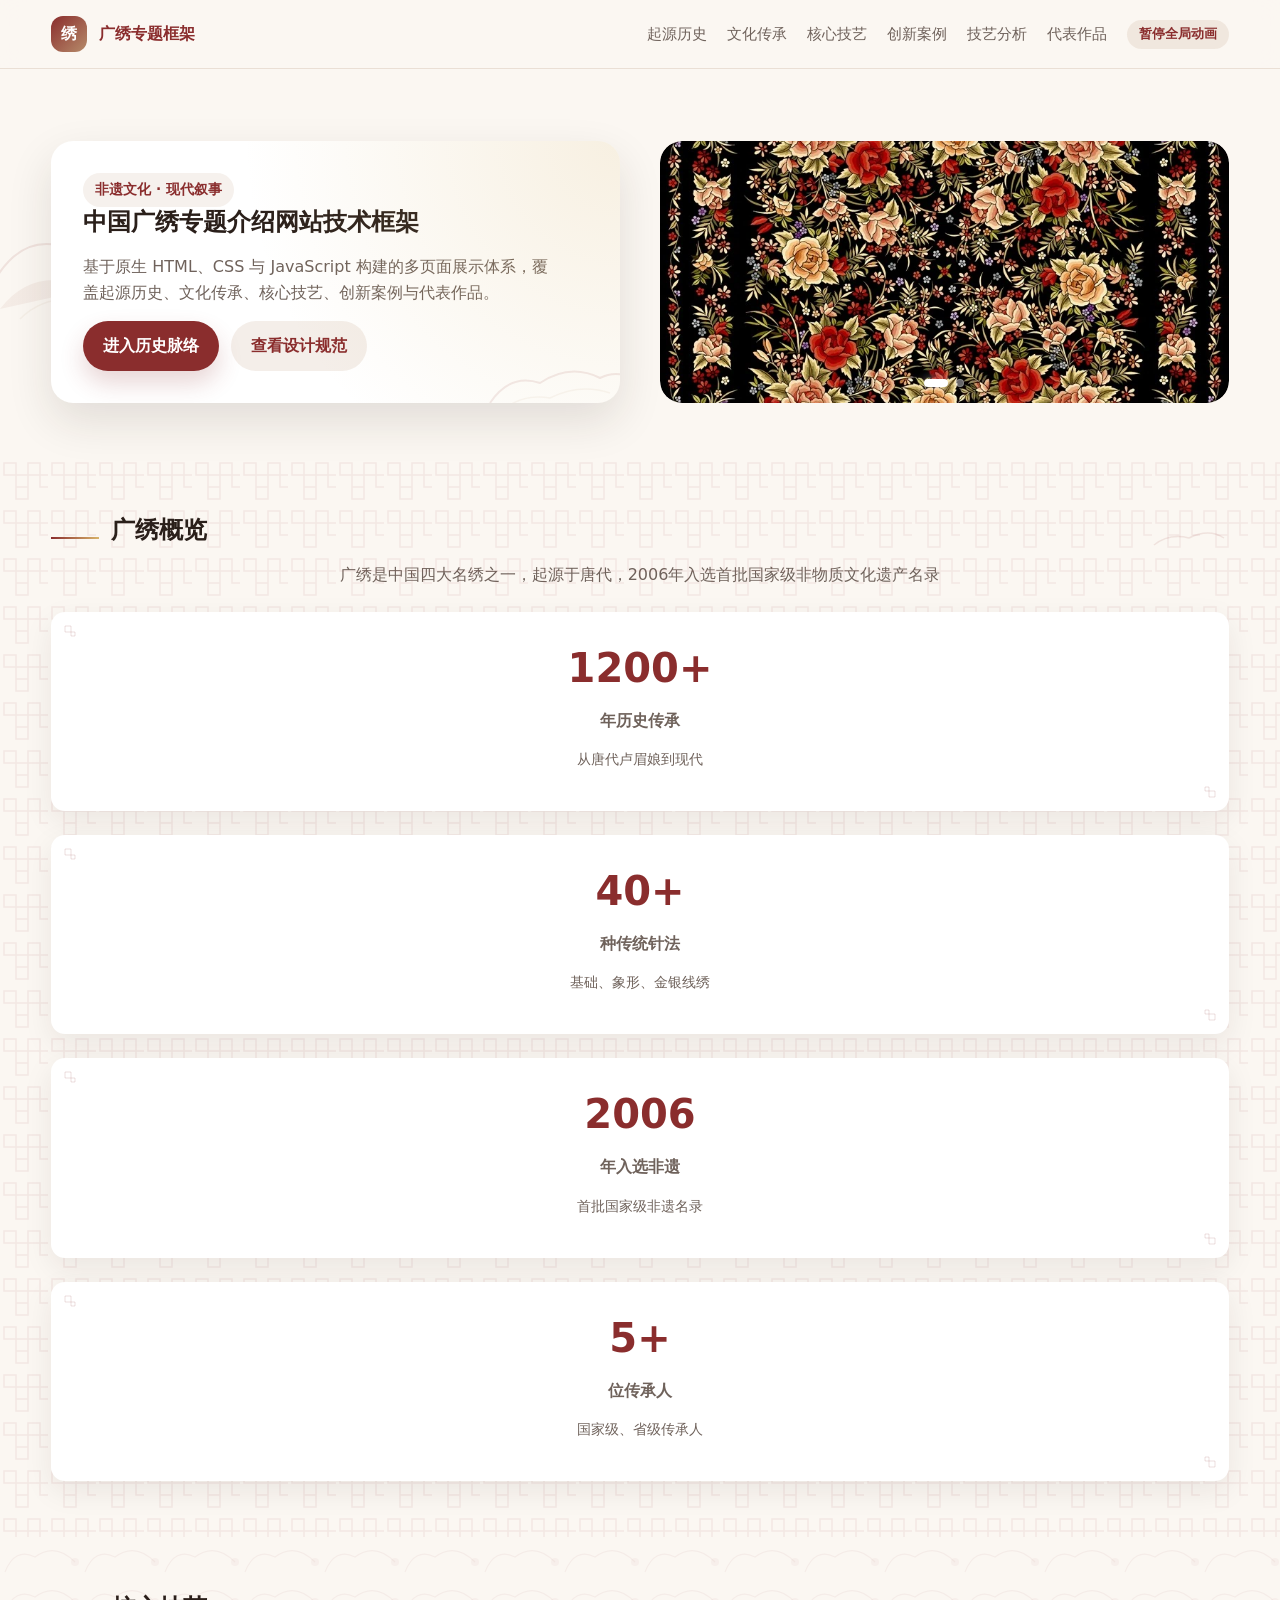
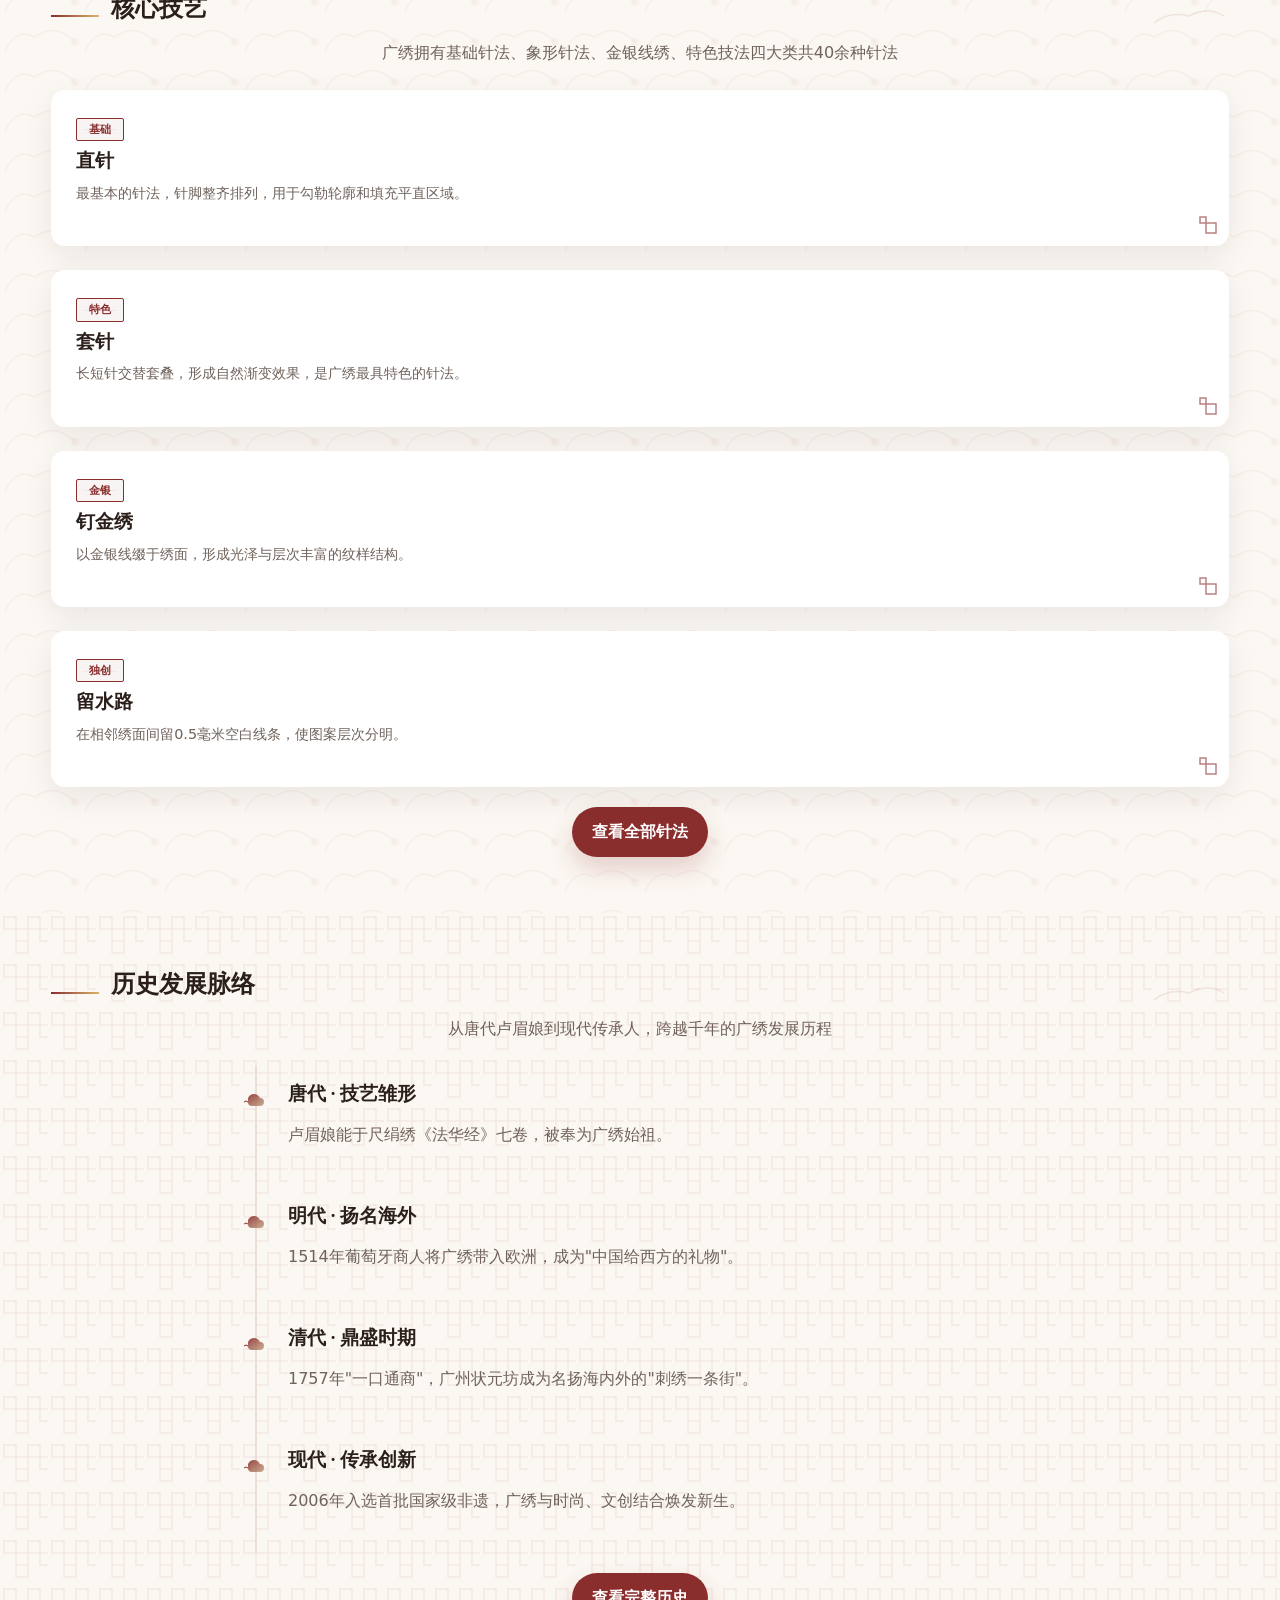
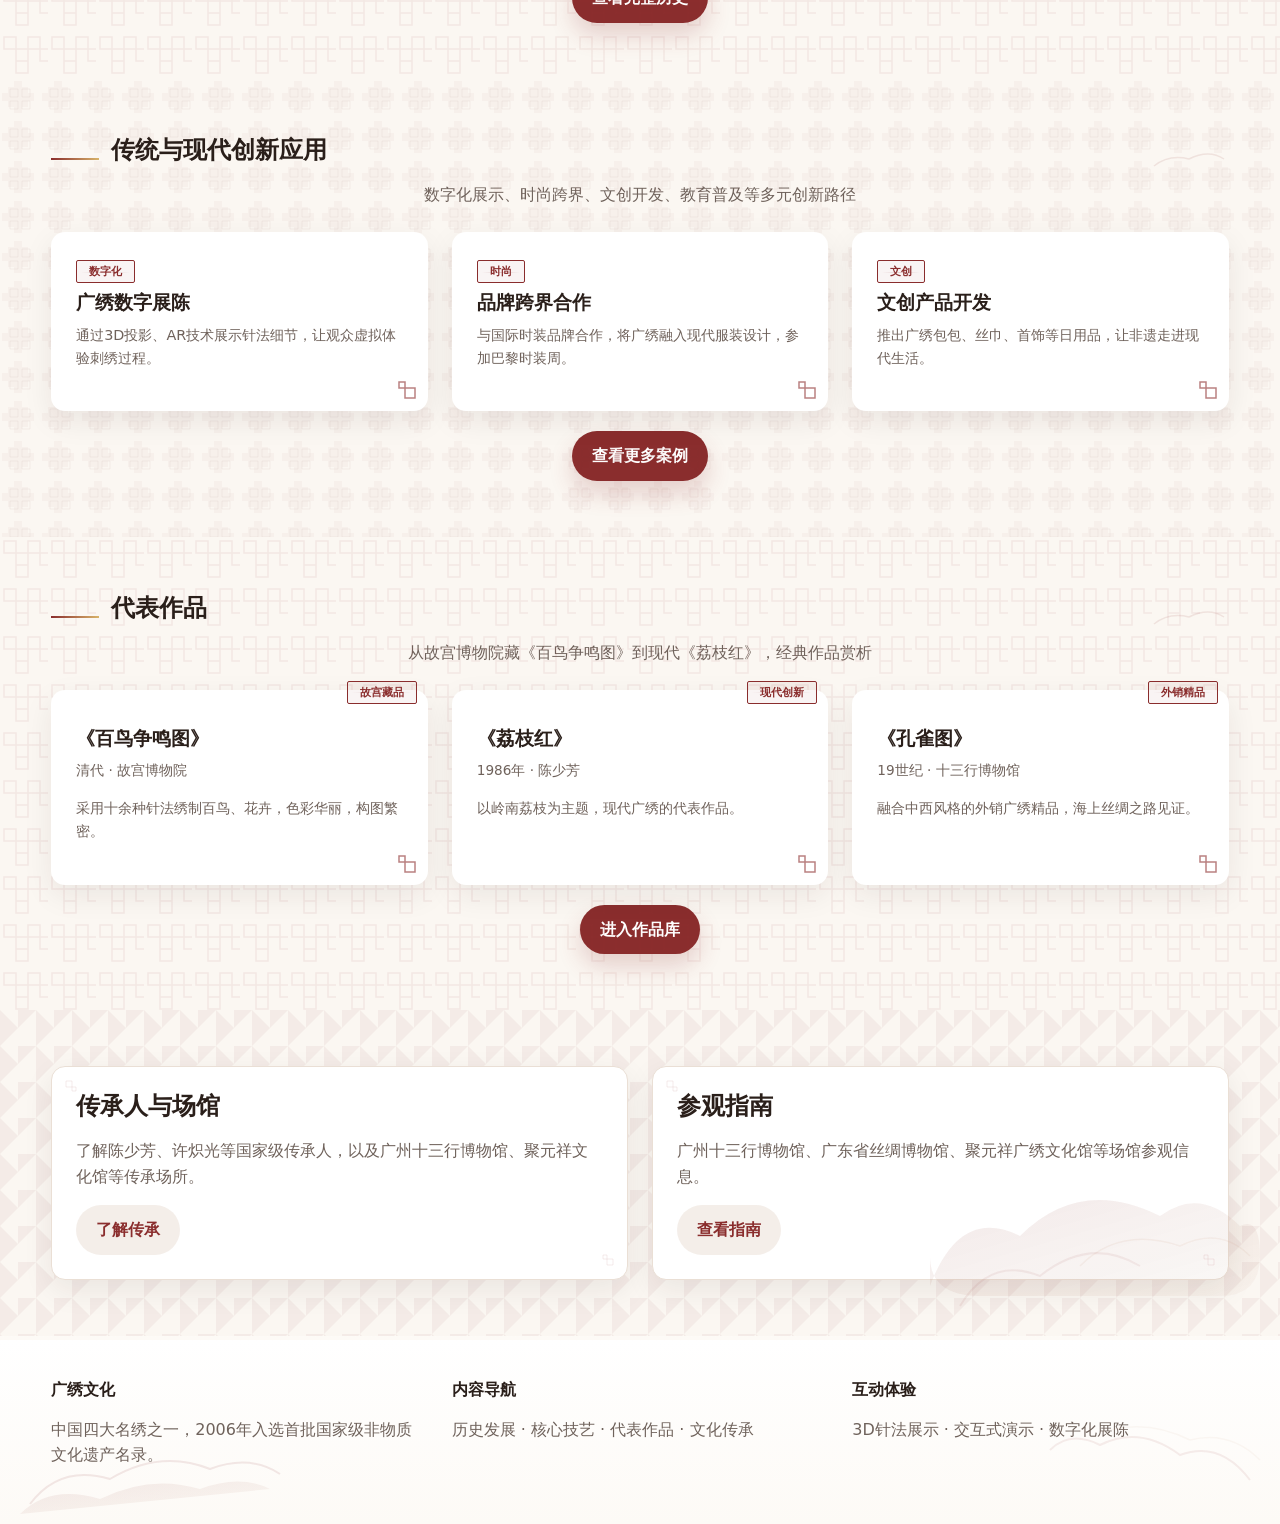
==== frontend/index.html @ 19fbbcea "Initial commit" ====
<!DOCTYPE html>
<html lang="zh-CN">
<head>
  <meta charset="UTF-8" />
  <meta name="viewport" content="width=device-width, initial-scale=1.0" />
  <title>广绣文化专题 · 技术框架示范</title>
  <link rel="preload" href="assets/img/hero-embroidery.svg" as="image" />
  <link rel="stylesheet" href="assets/css/base.css" />
  <link rel="stylesheet" href="assets/css/layout.css" />
  <link rel="stylesheet" href="assets/css/components.css" />
  <link rel="stylesheet" href="assets/css/animations.css" />
  <link rel="stylesheet" href="assets/css/pages.css" />
</head>
<body>
  <header>
    <div class="container navbar">
      <a class="brand" href="index.html" data-transition>
        <span class="brand-mark">绣</span>
        <span>广绣专题框架</span>
      </a>
      <nav class="nav-links" data-nav-menu>
        <a href="pages/history.html" data-transition>起源历史</a>
        <a href="pages/culture.html" data-transition>文化传承</a>
        <a href="pages/techniques.html" data-transition>核心技艺</a>
        <a href="pages/cases.html" data-transition>创新案例</a>
        <a href="pages/analysis.html" data-transition>技艺分析</a>
        <a href="pages/works.html" data-transition>代表作品</a>
        <button class="btn btn-secondary" style="font-size: 0.8rem; padding: 6px 12px;" data-animation-control>暂停全局动画</button>
      </nav>
      <button class="nav-toggle" aria-label="打开导航" data-nav-toggle>
        <span></span>
        <span></span>
        <span></span>
      </button>
    </div>
  </header>

  <main class="cloud-bg">
    <section class="hero container">
      <div class="hero-card" data-reveal>
        <span class="badge">非遗文化 · 现代叙事</span>
        <h1>中国广绣专题介绍网站技术框架</h1>
        <p class="hero-subtext">
          基于原生 HTML、CSS 与 JavaScript 构建的多页面展示体系，覆盖起源历史、文化传承、核心技艺、创新案例与代表作品。
        </p>
        <div style="display:flex; gap: 12px; flex-wrap: wrap;">
          <a class="btn btn-primary" href="pages/history.html" data-transition>进入历史脉络</a>
          <a class="btn btn-secondary" href="pages/design-system.html" data-transition>查看设计规范</a>
        </div>
      </div>
      <div class="hero-visual" data-reveal>
        <div class="hero-carousel" data-hero-carousel>
          <div class="carousel-track">
            <img src="assets/img/广锈01.webp" alt="广绣作品01" class="carousel-item active" />
            <img src="assets/img/广锈02.webp" alt="广绣作品02" class="carousel-item" />
          </div>
          <div class="carousel-dots">
            <span class="dot active"></span>
            <span class="dot"></span>
          </div>
        </div>
      </div>
    </section>

    <section class="section pattern-bg">
      <div class="container">
        <div class="section-title">
          <h2>广绣概览</h2>
        </div>
        <p style="text-align: center; margin-bottom: var(--space-6); color: var(--color-muted);">
          广绣是中国四大名绣之一，起源于唐代，2006年入选首批国家级非物质文化遗产名录
        </p>
        <div class="grid grid-4" data-reveal>
          <div class="content-panel" style="text-align: center;">
            <div style="font-size: 2.5rem; font-weight: bold; color: var(--color-primary); margin-bottom: var(--space-2);">1200+</div>
            <p style="font-weight: 600;">年历史传承</p>
            <p style="font-size: 0.85rem; color: var(--color-muted);">从唐代卢眉娘到现代</p>
          </div>
          <div class="content-panel" style="text-align: center;">
            <div style="font-size: 2.5rem; font-weight: bold; color: var(--color-primary); margin-bottom: var(--space-2);">40+</div>
            <p style="font-weight: 600;">种传统针法</p>
            <p style="font-size: 0.85rem; color: var(--color-muted);">基础、象形、金银线绣</p>
          </div>
          <div class="content-panel" style="text-align: center;">
            <div style="font-size: 2.5rem; font-weight: bold; color: var(--color-primary); margin-bottom: var(--space-2);">2006</div>
            <p style="font-weight: 600;">年入选非遗</p>
            <p style="font-size: 0.85rem; color: var(--color-muted);">首批国家级非遗名录</p>
          </div>
          <div class="content-panel" style="text-align: center;">
            <div style="font-size: 2.5rem; font-weight: bold; color: var(--color-primary); margin-bottom: var(--space-2);">5+</div>
            <p style="font-weight: 600;">位传承人</p>
            <p style="font-size: 0.85rem; color: var(--color-muted);">国家级、省级传承人</p>
          </div>
        </div>
      </div>
    </section>

    <section class="section ruyi-pattern-bg">
      <div class="container">
        <div class="section-title">
          <h2>核心技艺</h2>
        </div>
        <p style="text-align: center; margin-bottom: var(--space-6); color: var(--color-muted);">
          广绣拥有基础针法、象形针法、金银线绣、特色技法四大类共40余种针法
        </p>
        <div class="grid grid-4" data-reveal>
          <article class="card traditional-border">
            <span class="seal-tag" style="margin-bottom: 8px; font-size: 0.7rem;">基础</span>
            <h3 class="card-title">直针</h3>
            <p style="font-size: 0.9rem;">最基本的针法，针脚整齐排列，用于勾勒轮廓和填充平直区域。</p>
          </article>
          <article class="card traditional-border">
            <span class="seal-tag" style="margin-bottom: 8px; font-size: 0.7rem;">特色</span>
            <h3 class="card-title">套针</h3>
            <p style="font-size: 0.9rem;">长短针交替套叠，形成自然渐变效果，是广绣最具特色的针法。</p>
          </article>
          <article class="card traditional-border">
            <span class="seal-tag" style="margin-bottom: 8px; font-size: 0.7rem;">金银</span>
            <h3 class="card-title">钉金绣</h3>
            <p style="font-size: 0.9rem;">以金银线缀于绣面，形成光泽与层次丰富的纹样结构。</p>
          </article>
          <article class="card traditional-border">
            <span class="seal-tag" style="margin-bottom: 8px; font-size: 0.7rem;">独创</span>
            <h3 class="card-title">留水路</h3>
            <p style="font-size: 0.9rem;">在相邻绣面间留0.5毫米空白线条，使图案层次分明。</p>
          </article>
        </div>
        <div style="text-align: center; margin-top: var(--space-5);">
          <a class="btn btn-primary" href="pages/techniques.html" data-transition>查看全部针法</a>
        </div>
      </div>
    </section>

    <section class="section pattern-bg">
      <div class="container">
        <div class="section-title">
          <h2>历史发展脉络</h2>
        </div>
        <p style="text-align: center; margin-bottom: var(--space-6); color: var(--color-muted);">
          从唐代卢眉娘到现代传承人，跨越千年的广绣发展历程
        </p>
        <div class="timeline" data-reveal style="max-width: 800px; margin: 0 auto;">
          <div class="timeline-item">
            <h3>唐代 · 技艺雏形</h3>
            <p>卢眉娘能于尺绢绣《法华经》七卷，被奉为广绣始祖。</p>
          </div>
          <div class="timeline-item">
            <h3>明代 · 扬名海外</h3>
            <p>1514年葡萄牙商人将广绣带入欧洲，成为"中国给西方的礼物"。</p>
          </div>
          <div class="timeline-item">
            <h3>清代 · 鼎盛时期</h3>
            <p>1757年"一口通商"，广州状元坊成为名扬海内外的"刺绣一条街"。</p>
          </div>
          <div class="timeline-item">
            <h3>现代 · 传承创新</h3>
            <p>2006年入选首批国家级非遗，广绣与时尚、文创结合焕发新生。</p>
          </div>
        </div>
        <div style="text-align: center; margin-top: var(--space-5);">
          <a class="btn btn-primary" href="pages/history.html" data-transition>查看完整历史</a>
        </div>
      </div>
    </section>

    <section class="section wan-pattern-bg">
      <div class="container">
        <div class="section-title">
          <h2>传统与现代创新应用</h2>
        </div>
        <p style="text-align: center; margin-bottom: var(--space-6); color: var(--color-muted);">
          数字化展示、时尚跨界、文创开发、教育普及等多元创新路径
        </p>
        <div class="grid grid-3" data-reveal>
          <article class="card traditional-border">
            <span class="seal-tag" style="margin-bottom: 8px; font-size: 0.7rem;">数字化</span>
            <h3 class="card-title">广绣数字展陈</h3>
            <p style="font-size: 0.9rem;">通过3D投影、AR技术展示针法细节，让观众虚拟体验刺绣过程。</p>
          </article>
          <article class="card traditional-border">
            <span class="seal-tag" style="margin-bottom: 8px; font-size: 0.7rem;">时尚</span>
            <h3 class="card-title">品牌跨界合作</h3>
            <p style="font-size: 0.9rem;">与国际时装品牌合作，将广绣融入现代服装设计，参加巴黎时装周。</p>
          </article>
          <article class="card traditional-border">
            <span class="seal-tag" style="margin-bottom: 8px; font-size: 0.7rem;">文创</span>
            <h3 class="card-title">文创产品开发</h3>
            <p style="font-size: 0.9rem;">推出广绣包包、丝巾、首饰等日用品，让非遗走进现代生活。</p>
          </article>
        </div>
        <div style="text-align: center; margin-top: var(--space-5);">
          <a class="btn btn-primary" href="pages/cases.html" data-transition>查看更多案例</a>
        </div>
      </div>
    </section>

    <section class="section pattern-bg">
      <div class="container">
        <div class="section-title">
          <h2>代表作品</h2>
        </div>
        <p style="text-align: center; margin-bottom: var(--space-6); color: var(--color-muted);">
          从故宫博物院藏《百鸟争鸣图》到现代《荔枝红》，经典作品赏析
        </p>
        <div class="grid grid-3" data-reveal>
          <article class="card traditional-border">
            <span class="seal-tag" style="position: absolute; top: -10px; right: 10px; font-size: 0.7rem;">故宫藏品</span>
            <h3 class="card-title" style="margin-top: var(--space-3);">《百鸟争鸣图》</h3>
            <p style="font-size: 0.85rem; color: var(--color-muted);">清代 · 故宫博物院</p>
            <p style="font-size: 0.9rem; margin-top: var(--space-2);">采用十余种针法绣制百鸟、花卉，色彩华丽，构图繁密。</p>
          </article>
          <article class="card traditional-border">
            <span class="seal-tag" style="position: absolute; top: -10px; right: 10px; font-size: 0.7rem;">现代创新</span>
            <h3 class="card-title" style="margin-top: var(--space-3);">《荔枝红》</h3>
            <p style="font-size: 0.85rem; color: var(--color-muted);">1986年 · 陈少芳</p>
            <p style="font-size: 0.9rem; margin-top: var(--space-2);">以岭南荔枝为主题，现代广绣的代表作品。</p>
          </article>
          <article class="card traditional-border">
            <span class="seal-tag" style="position: absolute; top: -10px; right: 10px; font-size: 0.7rem;">外销精品</span>
            <h3 class="card-title" style="margin-top: var(--space-3);">《孔雀图》</h3>
            <p style="font-size: 0.85rem; color: var(--color-muted);">19世纪 · 十三行博物馆</p>
            <p style="font-size: 0.9rem; margin-top: var(--space-2);">融合中西风格的外销广绣精品，海上丝绸之路见证。</p>
          </article>
        </div>
        <div style="text-align: center; margin-top: var(--space-5);">
          <a class="btn btn-primary" href="pages/works.html" data-transition>进入作品库</a>
        </div>
      </div>
    </section>

    <section class="section thunder-pattern-bg">
      <div class="container grid grid-2">
        <div class="content-panel traditional-border" data-reveal>
          <h2>传承人与场馆</h2>
          <p>了解陈少芳、许炽光等国家级传承人，以及广州十三行博物馆、聚元祥文化馆等传承场所。</p>
          <a class="btn btn-secondary" href="pages/culture.html" data-transition>了解传承</a>
        </div>
        <div class="content-panel traditional-border" data-reveal>
          <h2>参观指南</h2>
          <p>广州十三行博物馆、广东省丝绸博物馆、聚元祥广绣文化馆等场馆参观信息。</p>
          <a class="btn btn-secondary" href="pages/culture.html" data-transition>查看指南</a>
        </div>
      </div>
    </section>
  </main>

  <footer class="footer">
    <div class="container footer-grid">
      <div>
        <h4>广绣文化</h4>
        <p>中国四大名绣之一，2006年入选首批国家级非物质文化遗产名录。</p>
      </div>
      <div>
        <h4>内容导航</h4>
        <p><a href="pages/history.html">历史发展</a> · <a href="pages/techniques.html">核心技艺</a> · <a href="pages/works.html">代表作品</a> · <a href="pages/culture.html">文化传承</a></p>
      </div>
      <div>
        <h4>互动体验</h4>
        <p>3D针法展示 · 交互式演示 · 数字化展陈</p>
      </div>
    </div>
  </footer>

  <script type="module" src="assets/js/app.js"></script>
</body>
</html>
---- frontend/assets/css/base.css ----
:root {
  --color-primary: #8a2d2d;
  --color-primary-dark: #6e1f1f;
  --color-secondary: #b68b6a;
  --color-accent: #d8b36a;
  --color-ink: #2a1f1a;
  --color-muted: #6f625b;
  --color-bg: #fbf7f2;
  --color-surface: #ffffff;
  --color-line: #eadfd5;
  --shadow-soft: 0 10px 30px rgba(42, 31, 26, 0.08);
  --shadow-card: 0 18px 45px rgba(42, 31, 26, 0.12);
  --radius-sm: 8px;
  --radius-md: 14px;
  --radius-lg: 22px;
  --space-1: 4px;
  --space-2: 8px;
  --space-3: 12px;
  --space-4: 16px;
  --space-5: 20px;
  --space-6: 24px;
  --space-7: 32px;
  --space-8: 40px;
  --space-9: 56px;
  --space-10: 72px;
  --font-serif: "Noto Serif SC", "Songti SC", "STSong", "SimSun", serif;
  --font-sans: "Noto Sans SC", "PingFang SC", "Microsoft YaHei", system-ui, sans-serif;
  --font-mono: "JetBrains Mono", "SFMono-Regular", Menlo, Monaco, Consolas, monospace;
  --transition-fast: 160ms ease;
  --transition-base: 300ms ease;
  --transition-slow: 600ms ease;
}

* {
  box-sizing: border-box;
}

html {
  font-size: 16px;
  scroll-behavior: smooth;
  background: var(--color-bg);
  color: var(--color-ink);
}

body {
  margin: 0;
  font-family: var(--font-sans);
  line-height: 1.6;
  background: var(--color-bg);
  position: relative;
  min-height: 100vh;
}

/* 全局传统美学背景装饰 - 祥云底纹 */
body::before {
  content: "";
  position: fixed;
  inset: 0;
  background-image: url("data:image/svg+xml,%3Csvg width='60' height='60' viewBox='0 0 60 60' xmlns='http://www.w3.org/2000/svg'%3E%3Cdefs%3E%3Cpath id='cloud' d='M10 45 Q 20 25, 35 32 Q 50 18, 55 35 Q 60 30, 60 42 Q 60 55, 50 55 L 20 55 Q 5 55, 5 42 Q 5 35, 10 30' fill='none'/%3E%3C/defs%3E%3Cuse href='%23cloud' stroke='%238a2d2d' stroke-width='0.8' stroke-opacity='0.04'/%3E%3Cuse href='%23cloud' x='30' y='30' stroke='%238a2d2d' stroke-width='0.6' stroke-opacity='0.03'/%3E%3C/svg%3E");
  pointer-events: none;
  z-index: -2;
}

body::after {
  content: "";
  position: fixed;
  inset: 0;
  background: 
    radial-gradient(ellipse 80% 50% at 20% 40%, rgba(138, 45, 45, 0.03) 0%, transparent 50%),
    radial-gradient(ellipse 60% 40% at 80% 60%, rgba(182, 139, 106, 0.04) 0%, transparent 50%);
  pointer-events: none;
  z-index: -1;
}

img {
  max-width: 100%;
  display: block;
}

a {
  color: inherit;
  text-decoration: none;
}

button {
  font-family: inherit;
}

main {
  display: block;
}

h1,
h2,
h3,
h4 {
  font-family: var(--font-serif);
  margin: 0 0 var(--space-4);
  line-height: 1.3;
}

p {
  margin: 0 0 var(--space-4);
  color: var(--color-muted);
}

ul {
  padding-left: var(--space-5);
}

.container {
  width: min(1200px, 92vw);
  margin: 0 auto;
}

.section {
  padding: var(--space-9) 0;
}

.section-title {
  display: flex;
  align-items: center;
  gap: var(--space-3);
  position: relative;
}

.section-title::before {
  content: "";
  width: 48px;
  height: 2px;
  background: linear-gradient(90deg, var(--color-primary), var(--color-accent));
}

/* section标题祥云装饰 */
.section-title::after {
  content: "";
  position: absolute;
  right: 0;
  width: 80px;
  height: 30px;
  background-image: url("data:image/svg+xml,%3Csvg viewBox='0 0 80 30' xmlns='http://www.w3.org/2000/svg'%3E%3Cpath d='M5 22 Q 20 10, 40 15 Q 60 5, 75 15' fill='none' stroke='%238a2d2d' stroke-width='1.5' stroke-opacity='0.1'/%3E%3C/svg%3E");
  background-repeat: no-repeat;
  background-size: contain;
  pointer-events: none;
}

/* 传统美学装饰组件 */
.traditional-border {
  position: relative;
  border: 1px solid var(--color-line);
  padding: var(--space-6);
  background: var(--color-surface);
}

/* 四角回纹装饰 - 增强版 */
.traditional-border::before,
.traditional-border::after {
  content: "";
  position: absolute;
  width: 32px;
  height: 32px;
  pointer-events: none;
  background-repeat: no-repeat;
  background-size: contain;
}

.traditional-border::before {
  top: 8px;
  left: 8px;
  background-image: url("data:image/svg+xml,%3Csvg viewBox='0 0 32 32' xmlns='http://www.w3.org/2000/svg'%3E%3Cpath d='M4 4h10v10H4zm10 10h6v6h-6z' fill='none' stroke='%238a2d2d' stroke-width='1.5'/%3E%3C/svg%3E");
  opacity: 0.6;
}

.traditional-border::after {
  bottom: 8px;
  right: 8px;
  background-image: url("data:image/svg+xml,%3Csvg viewBox='0 0 32 32' xmlns='http://www.w3.org/2000/svg'%3E%3Cpath d='M28 28h-10v-10h10zm-10-10h-6v-6h6z' fill='none' stroke='%238a2d2d' stroke-width='1.5'/%3E%3C/svg%3E");
  opacity: 0.6;
}

/* 额外四角装饰 */
.traditional-border .corner-decoration {
  position: absolute;
  width: 32px;
  height: 32px;
  pointer-events: none;
  background-repeat: no-repeat;
  background-size: contain;
}

.traditional-border .corner-decoration.top-right {
  top: 8px;
  right: 8px;
  background-image: url("data:image/svg+xml,%3Csvg viewBox='0 0 32 32' xmlns='http://www.w3.org/2000/svg'%3E%3Cpath d='M28 4h-10v10h10zm-10 10h-6v6h6z' fill='none' stroke='%238a2d2d' stroke-width='1.5'/%3E%3C/svg%3E");
  opacity: 0.6;
}

.traditional-border .corner-decoration.bottom-left {
  bottom: 8px;
  left: 8px;
  background-image: url("data:image/svg+xml,%3Csvg viewBox='0 0 32 32' xmlns='http://www.w3.org/2000/svg'%3E%3Cpath d='M4 28h10v-10H4zm10-10h6v-6h-6z' fill='none' stroke='%238a2d2d' stroke-width='1.5'/%3E%3C/svg%3E");
  opacity: 0.6;
}

/* 传统印章样式 */
.seal-tag {
  display: inline-block;
  padding: 4px 12px;
  border: 1.5px solid var(--color-primary);
  color: var(--color-primary);
  font-family: var(--font-serif);
  font-weight: bold;
  position: relative;
  background: rgba(138, 45, 45, 0.05);
  border-radius: 2px;
  font-size: 0.85rem;
  line-height: 1.2;
}

.seal-tag::before {
  inset: 3px;
  border: 1px solid var(--color-primary);
  opacity: 0.4;
  border-radius: 1px;
}

.seal-tag::after {
  content: "";
  position: absolute;
  top: 50%;
  left: 4px;
  right: 4px;
  height: 1px;
  background: linear-gradient(90deg, transparent, var(--color-primary), transparent);
  opacity: 0.2;
}

/* 祥云纹装饰 - 增强版 */
.cloud-pattern {
  position: relative;
}

.cloud-pattern::before {
  content: "";
  position: absolute;
  top: -20px;
  right: -20px;
  width: 120px;
  height: 70px;
  background-image: url("data:image/svg+xml,%3Csvg viewBox='0 0 120 70' xmlns='http://www.w3.org/2000/svg'%3E%3Cdefs%3E%3ClinearGradient id='cloudGradSmall' x1='0%25' y1='0%25' x2='100%25' y2='100%25'%3E%3Cstop offset='0%25' style='stop-color:%238a2d2d;stop-opacity:0.15'/%3E%3Cstop offset='100%25' style='stop-color:%23b68b6a;stop-opacity:0.08'/%3E%3C/linearGradient%3E%3C/defs%3E%3Cpath d='M10 55 Q 30 20, 60 32 Q 85 12, 105 32 Q 115 28, 115 45 Q 115 60, 100 60 L 30 60 Q 10 60, 10 45 Q 10 35, 10 25' fill='url(%23cloudGradSmall)'/%3E%3Cpath d='M25 50 Q 40 30, 65 38 Q 85 25, 100 38' fill='none' stroke='%238a2d2d' stroke-width='1.5' stroke-opacity='0.15'/%3E%3C/svg%3E");
  background-size: contain;
  background-repeat: no-repeat;
  pointer-events: none;
}

/* 祥云角装饰 */
.cloud-corner {
  position: relative;
}

.cloud-corner::before {
  content: "";
  position: absolute;
  bottom: -10px;
  left: -10px;
  width: 80px;
  height: 50px;
  background-image: url("data:image/svg+xml,%3Csvg viewBox='0 0 80 50' xmlns='http://www.w3.org/2000/svg'%3E%3Cpath d='M5 40 Q 20 20, 40 28 Q 60 15, 70 28' fill='none' stroke='%238a2d2d' stroke-width='2' stroke-opacity='0.1'/%3E%3Cpath d='M15 45 Q 30 30, 50 35' fill='none' stroke='%23b68b6a' stroke-width='1.5' stroke-opacity='0.08'/%3E%3C/svg%3E");
  background-size: contain;
  background-repeat: no-repeat;
  pointer-events: none;
  transform: scaleX(-1);
}

/* 云雷纹边框 */
.thunder-pattern-border {
  border: 8px solid transparent;
  border-image: url("data:image/svg+xml,%3Csvg width='20' height='20' viewBox='0 0 20 20' xmlns='http://www.w3.org/2000/svg'%3E%3Cpath d='M0 0h10v10H0zm10 10h10v10H10z' fill='%238a2d2d' fill-opacity='0.15'/%3E%3C/svg%3E") 10 repeat;
}

/* 传统卷草纹装饰线 */
.scroll-pattern-line {
  position: relative;
  padding-bottom: var(--space-4);
}

.scroll-pattern-line::after {
  content: "";
  position: absolute;
  bottom: 0;
  left: 0;
  right: 0;
  height: 8px;
  background-image: url("data:image/svg+xml,%3Csvg width='40' height='8' viewBox='0 0 40 8' xmlns='http://www.w3.org/2000/svg'%3E%3Cpath d='M0 4 Q 5 0, 10 4 T 20 4 T 30 4 T 40 4' fill='none' stroke='%238a2d2d' stroke-width='1' stroke-opacity='0.2'/%3E%3C/svg%3E");
  background-repeat: repeat-x;
}

/* 如意纹装饰角 */
.ruyi-corner {
  position: relative;
}

.ruyi-corner::before {
  content: "";
  position: absolute;
  top: 0;
  left: 0;
  width: 30px;
  height: 30px;
  background-image: url("data:image/svg+xml,%3Csvg viewBox='0 0 30 30' xmlns='http://www.w3.org/2000/svg'%3E%3Cpath d='M5 25 Q 5 5, 25 5' fill='none' stroke='%238a2d2d' stroke-width='2' stroke-opacity='0.25'/%3E%3Ccircle cx='25' cy='5' r='3' fill='%238a2d2d' fill-opacity='0.2'/%3E%3C/svg%3E");
  background-size: contain;
  background-repeat: no-repeat;
}

.badge {
  display: inline-flex;
  align-items: center;
  gap: var(--space-2);
  padding: 6px 12px;
  border-radius: 999px;
  background: rgba(182, 139, 106, 0.12);
  color: var(--color-primary);
  font-weight: 600;
  font-size: 0.85rem;
}

.sr-only {
  position: absolute;
  width: 1px;
  height: 1px;
  padding: 0;
  margin: -1px;
  overflow: hidden;
  clip: rect(0, 0, 0, 0);
  border: 0;
}

@media (max-width: 1024px) {
  :root {
    --space-9: 48px;
    --space-10: 64px;
  }
}

@media (max-width: 768px) {
  html {
    font-size: 15px;
  }

  .section {
    padding: var(--space-8) 0;
  }
}
---- frontend/assets/css/layout.css ----
header {
  position: sticky;
  top: 0;
  z-index: 1000;
  backdrop-filter: blur(12px);
  background: rgba(251, 247, 242, 0.9);
  border-bottom: 1px solid var(--color-line);
}

.navbar {
  display: flex;
  align-items: center;
  justify-content: space-between;
  padding: var(--space-4) 0;
}

.brand {
  display: flex;
  align-items: center;
  gap: var(--space-3);
  font-weight: 700;
  color: var(--color-primary);
}

.brand-mark {
  width: 36px;
  height: 36px;
  border-radius: 12px;
  background: linear-gradient(135deg, var(--color-primary), var(--color-secondary));
  display: grid;
  place-items: center;
  color: #fff;
  font-weight: 700;
}

.nav-links {
  display: flex;
  align-items: center;
  gap: var(--space-5);
  font-size: 0.95rem;
}

.nav-links a {
  position: relative;
  padding: 4px 0;
  color: var(--color-muted);
  transition: color var(--transition-base);
}

.nav-links a::after {
  content: "";
  position: absolute;
  left: 0;
  bottom: -6px;
  width: 0;
  height: 2px;
  background: var(--color-primary);
  transition: width var(--transition-base);
}

.nav-links a:hover,
.nav-links a:focus {
  color: var(--color-primary);
}

.nav-links a:hover::after,
.nav-links a:focus::after {
  width: 100%;
}

.nav-toggle {
  display: none;
  background: none;
  border: none;
  width: 44px;
  height: 44px;
  border-radius: 12px;
  align-items: center;
  justify-content: center;
  cursor: pointer;
  transition: background var(--transition-fast);
}

.nav-toggle span {
  display: block;
  width: 22px;
  height: 2px;
  background: var(--color-primary);
  margin: 4px 0;
  transition: transform var(--transition-base);
}

.hero {
  padding: var(--space-10) 0 var(--space-9);
  display: grid;
  grid-template-columns: repeat(2, minmax(0, 1fr));
  gap: var(--space-8);
  align-items: stretch;
}

.hero-card {
  background: var(--color-surface);
  border-radius: var(--radius-lg);
  padding: var(--space-7);
  box-shadow: var(--shadow-card);
  position: relative;
  overflow: hidden;
}

.hero-card::after {
  content: "";
  position: absolute;
  inset: 0;
  background: radial-gradient(circle at top right, rgba(216, 179, 106, 0.2), transparent 60%);
  pointer-events: none;
}

/* 祥云装饰 */
.hero-card::before {
  content: "";
  position: absolute;
  bottom: -20px;
  right: -30px;
  width: 180px;
  height: 100px;
  background-image: url("data:image/svg+xml,%3Csvg viewBox='0 0 180 100' xmlns='http://www.w3.org/2000/svg'%3E%3Cpath d='M20 80 Q 40 50, 70 60 Q 100 40, 130 55 Q 150 45, 170 60' fill='none' stroke='%238a2d2d' stroke-width='2' stroke-opacity='0.1'/%3E%3Cpath d='M30 90 Q 50 70, 80 75 Q 110 60, 140 70' fill='none' stroke='%23b68b6a' stroke-width='1.5' stroke-opacity='0.08'/%3E%3C/svg%3E");
  background-repeat: no-repeat;
  background-size: contain;
  pointer-events: none;
  z-index: 0;
}

.hero-visual {
  position: relative;
  border-radius: var(--radius-lg);
  overflow: hidden;
  background: linear-gradient(145deg, rgba(138, 45, 45, 0.12), rgba(182, 139, 106, 0.2));
  height: 100%;
}

.hero-visual .carousel-item {
  width: 100%;
  height: 100%;
  position: absolute;
  top: 0;
  left: 0;
  object-fit: cover;
}

.grid {
  display: grid;
  gap: var(--space-6);
}

.grid-3 {
  grid-template-columns: repeat(3, minmax(0, 1fr));
}

.grid-2 {
  grid-template-columns: repeat(2, minmax(0, 1fr));
}

.timeline {
  position: relative;
}

.timeline::before {
  content: "";
  position: absolute;
  left: 15px;
  top: 0;
  width: 2px;
  height: 100%;
  background: var(--color-line);
}

.timeline-item {
  position: relative;
  padding: var(--space-4) 0 var(--space-6) 48px;
}

.timeline-item::before {
  content: "";
  position: absolute;
  left: 0;
  top: 20px;
  width: 32px;
  height: 24px;
  background-image: url("data:image/svg+xml,%3Csvg viewBox='0 0 32 24' xmlns='http://www.w3.org/2000/svg'%3E%3Cdefs%3E%3ClinearGradient id='cloudMarker' x1='0%25' y1='0%25' x2='100%25' y2='100%25'%3E%3Cstop offset='0%25' style='stop-color:%238a2d2d;stop-opacity:0.9'/%3E%3Cstop offset='100%25' style='stop-color:%23b68b6a;stop-opacity:0.7'/%3E%3C/linearGradient%3E%3C/defs%3E%3Cpath d='M8 12 Q 10 8, 14 8 Q 18 8, 20 12 Q 24 12, 24 16 Q 24 20, 20 20 L 12 20 Q 8 20, 8 16 Z' fill='url(%23cloudMarker)'/%3E%3Cpath d='M4 16 Q 6 14, 8 16' fill='none' stroke='%238a2d2d' stroke-width='1'/%3E%3C/svg%3E");
  background-size: contain;
  background-repeat: no-repeat;
  z-index: 1;
}

.footer {
  padding: var(--space-8) 0;
  border-top: 4px solid transparent;
  border-image: url("data:image/svg+xml,%3Csvg width='40' height='10' viewBox='0 0 40 10' xmlns='http://www.w3.org/2000/svg'%3E%3Cpath d='M0 5 Q 5 0, 10 5 T 20 5 T 30 5 T 40 5' fill='none' stroke='%23d8b36a' stroke-width='2'/%3E%3C/svg%3E") 30 repeat;
  background: linear-gradient(180deg, #fff 0%, #fdfaf6 100%);
  position: relative;
  overflow: hidden;
}

/* 祥云纹装饰 - 增强版 */
.footer::before {
  content: "";
  position: absolute;
  bottom: 0;
  left: 0;
  width: 300px;
  height: 150px;
  background-image: url("data:image/svg+xml,%3Csvg viewBox='0 0 300 150' xmlns='http://www.w3.org/2000/svg'%3E%3Cdefs%3E%3ClinearGradient id='footerCloud' x1='0%25' y1='0%25' x2='100%25' y2='100%25'%3E%3Cstop offset='0%25' style='stop-color:%238a2d2d;stop-opacity:0.1'/%3E%3Cstop offset='100%25' style='stop-color:%23b68b6a;stop-opacity:0.05'/%3E%3C/linearGradient%3E%3C/defs%3E%3Cpath d='M30 130 Q 60 90, 110 105 Q 160 75, 210 95 Q 250 80, 280 100' fill='none' stroke='%238a2d2d' stroke-width='2' stroke-opacity='0.1'/%3E%3Cpath d='M20 140 Q 50 110, 100 125 Q 150 100, 200 115 Q 240 100, 270 115' fill='url(%23footerCloud)'/%3E%3C/svg%3E");
  background-repeat: no-repeat;
  background-size: contain;
  pointer-events: none;
  z-index: 0;
}

.footer::after {
  content: "";
  position: absolute;
  top: 20px;
  right: 0;
  width: 250px;
  height: 140px;
  background-image: url("data:image/svg+xml,%3Csvg viewBox='0 0 250 140' xmlns='http://www.w3.org/2000/svg'%3E%3Cpath d='M220 120 Q 190 80, 150 95 Q 110 65, 70 85 Q 40 70, 20 90' fill='none' stroke='%238a2d2d' stroke-width='2' stroke-opacity='0.08'/%3E%3Cpath d='M230 100 Q 200 70, 160 80 Q 120 60, 80 70' fill='none' stroke='%23b68b6a' stroke-width='1.5' stroke-opacity='0.06'/%3E%3C/svg%3E");
  background-repeat: no-repeat;
  background-size: contain;
  pointer-events: none;
  z-index: 0;
}

.footer-grid {
  display: grid;
  grid-template-columns: repeat(3, minmax(0, 1fr));
  gap: var(--space-6);
}

@media (max-width: 1024px) {
  .hero {
    grid-template-columns: 1fr;
  }

  .grid-3 {
    grid-template-columns: repeat(2, minmax(0, 1fr));
  }

  .footer-grid {
    grid-template-columns: repeat(2, minmax(0, 1fr));
  }
}

@media (max-width: 768px) {
  .nav-links {
    position: fixed;
    inset: 72px 0 auto 0;
    background: rgba(251, 247, 242, 0.98);
    flex-direction: column;
    padding: var(--space-6);
    gap: var(--space-4);
    transform: translateY(-120%);
    transition: transform var(--transition-base);
  }

  .nav-links.is-open {
    transform: translateY(0);
  }

  .nav-toggle {
    display: inline-flex;
  }

  .grid-3,
  .grid-2,
  .footer-grid {
    grid-template-columns: 1fr;
  }
}
---- frontend/assets/css/components.css ----
.btn {
  display: inline-flex;
  align-items: center;
  justify-content: center;
  gap: var(--space-2);
  padding: 12px 20px;
  border-radius: 999px;
  border: none;
  cursor: pointer;
  font-weight: 600;
  transition: transform var(--transition-fast), box-shadow var(--transition-fast), background var(--transition-fast);
}

.btn-primary {
  background: var(--color-primary);
  color: #fff;
  box-shadow: 0 12px 24px rgba(138, 45, 45, 0.2);
}

.btn-primary:hover,
.btn-primary:focus {
  background: var(--color-primary-dark);
  transform: translateY(-1px);
}

.btn-secondary {
  background: rgba(182, 139, 106, 0.15);
  color: var(--color-primary);
}

.btn-secondary:hover,
.btn-secondary:focus {
  background: rgba(182, 139, 106, 0.3);
}

.card {
  background: var(--color-surface);
  padding: var(--space-6);
  border-radius: var(--radius-md);
  box-shadow: var(--shadow-soft);
  border: 1px solid transparent;
  transition: transform var(--transition-base), box-shadow var(--transition-base), border var(--transition-base);
  position: relative;
  /* 移除 overflow: hidden 以便 seal-tag 能正常展示不被截断 */
}

.card:hover {
  transform: translateY(-6px);
  box-shadow: var(--shadow-card);
  border-color: rgba(138, 45, 45, 0.18);
}

/* 卡片祥云装饰 */
.card::before {
  content: "";
  position: absolute;
  top: -10px;
  right: -10px;
  width: 60px;
  height: 40px;
  background-image: url("data:image/svg+xml,%3Csvg viewBox='0 0 60 40' xmlns='http://www.w3.org/2000/svg'%3E%3Cpath d='M5 32 Q 15 15, 30 20 Q 42 10, 52 20' fill='none' stroke='%238a2d2d' stroke-width='1.5' stroke-opacity='0.08'/%3E%3C/svg%3E");
  background-repeat: no-repeat;
  background-size: contain;
  pointer-events: none;
  opacity: 0;
  transition: opacity var(--transition-base);
}

.card:hover::before {
  opacity: 1;
}

.card-title {
  margin: 0 0 var(--space-2);
  font-size: 1.2rem;
  color: var(--color-ink);
}

.tag-list {
  display: flex;
  flex-wrap: wrap;
  gap: var(--space-2);
}

.tag {
  background: rgba(138, 45, 45, 0.1);
  color: var(--color-primary);
  padding: 4px 10px;
  border-radius: 999px;
  font-size: 0.8rem;
}

.kpi {
  display: grid;
  gap: var(--space-2);
  padding: var(--space-4);
  border-radius: var(--radius-md);
  background: rgba(216, 179, 106, 0.12);
}

.kpi strong {
  font-size: 1.6rem;
  color: var(--color-primary);
}

.table {
  width: 100%;
  border-collapse: collapse;
  background: #fff;
  border-radius: var(--radius-md);
  overflow: hidden;
}

.table th,
.table td {
  padding: var(--space-4);
  border-bottom: 1px solid var(--color-line);
  text-align: left;
}

.table th {
  background: rgba(138, 45, 45, 0.08);
  font-weight: 600;
  color: var(--color-primary);
}

/* 首页轮播图样式 */
.hero-carousel {
  position: absolute;
  inset: 0;
  width: 100%;
  height: 100%;
  border-radius: var(--radius-lg);
  overflow: hidden;
  box-shadow: var(--shadow-card);
  background: var(--color-surface);
}

.carousel-track {
  position: absolute;
  inset: 0;
  width: 100%;
  height: 100%;
}

.carousel-item {
  position: absolute;
  top: 0;
  left: 0;
  width: 100%;
  height: 100%;
  object-fit: cover;
  opacity: 0;
  visibility: hidden;
  transition: opacity 1.2s ease-in-out, transform 1.2s ease-in-out, visibility 1.2s;
  z-index: 1;
  transform: scale(1.05);
}

.carousel-item.active {
  opacity: 1;
  visibility: visible;
  z-index: 2;
  transform: scale(1);
}

.carousel-dots {
  position: absolute;
  bottom: 16px;
  left: 50%;
  transform: translateX(-50%);
  display: flex;
  gap: 8px;
  z-index: 3;
}

.dot {
  width: 8px;
  height: 8px;
  border-radius: 50%;
  background: rgba(255, 255, 255, 0.4);
  cursor: pointer;
  transition: all 0.3s ease;
  border: 1px solid rgba(255, 255, 255, 0.2);
}

.dot.active {
  background: #fff;
  width: 24px;
  border-radius: 4px;
  box-shadow: 0 0 10px rgba(255, 255, 255, 0.5);
}

.form {
  display: grid;
  gap: var(--space-4);
}

.input {
  padding: 12px 14px;
  border-radius: var(--radius-sm);
  border: 1px solid var(--color-line);
  background: #fff;
}

.modal {
  position: fixed;
  top: 0;
  left: 0;
  width: 100%;
  height: 100%;
  display: none;
  align-items: center;
  justify-content: center;
  background: rgba(0, 0, 0, 0.6);
  z-index: 2000;
  backdrop-filter: blur(4px);
}

.modal.is-open {
  display: flex;
  animation: fadeIn 0.3s ease forwards;
}

.modal-content {
  background: #fff;
  padding: var(--space-7);
  border-radius: var(--radius-lg);
  width: min(480px, 90vw);
  box-shadow: var(--shadow-card);
  transform: scale(0.9);
  opacity: 0;
  transition: all 0.3s cubic-bezier(0.34, 1.56, 0.64, 1);
}

.modal.is-open .modal-content {
  transform: scale(1);
  opacity: 1;
}

@keyframes fadeIn {
  from { opacity: 0; }
  to { opacity: 1; }
}

.tabs {
  display: flex;
  gap: var(--space-3);
  border-bottom: 1px solid var(--color-line);
}

.tab-button {
  padding: 10px 16px;
  background: none;
  border: none;
  cursor: pointer;
  color: var(--color-muted);
  font-weight: 600;
}

.tab-button.is-active {
  color: var(--color-primary);
  border-bottom: 2px solid var(--color-primary);
}

[data-tab-panel] {
  display: none;
}

[data-tab-panel].is-active {
  display: block;
}

.stepper {
  display: grid;
  gap: var(--space-4);
}

.stepper-controls {
  display: flex;
  gap: var(--space-3);
}

.skeleton {
  position: relative;
  overflow: hidden;
  background: rgba(234, 223, 213, 0.6);
  border-radius: var(--radius-sm);
  height: 14px;
}

.skeleton::after {
  content: "";
  position: absolute;
  inset: 0;
  background: linear-gradient(90deg, transparent, rgba(255, 255, 255, 0.7), transparent);
  transform: translateX(-100%);
  animation: shimmer 1.4s infinite;
}

.spinner {
  width: 42px;
  height: 42px;
  border: 3px solid rgba(138, 45, 45, 0.2);
  border-top-color: var(--color-primary);
  border-radius: 50%;
  animation: spin 0.8s linear infinite;
}

@keyframes spin {
  to {
    transform: rotate(360deg);
  }
}

@keyframes shimmer {
  to {
    transform: translateX(100%);
  }
}

.accordion-item {
  border: 1px solid var(--color-line);
  border-radius: var(--radius-sm);
  margin-bottom: var(--space-3);
  overflow: hidden;
  transition: border-color var(--transition-base);
}

.accordion-item.is-open {
  border-color: var(--color-primary);
}

.accordion-trigger {
  width: 100%;
  padding: var(--space-4);
  background: none;
  border: none;
  cursor: pointer;
  text-align: left;
  font-weight: 600;
  display: flex;
  justify-content: space-between;
  align-items: center;
  transition: background var(--transition-fast);
}

.accordion-trigger:hover {
  background: rgba(138, 45, 45, 0.04);
}

.accordion-trigger::after {
  content: "+";
  font-size: 1.2rem;
  transition: transform var(--transition-base);
}

.accordion-item.is-open .accordion-trigger::after {
  transform: rotate(45deg);
}

.accordion-content {
  max-height: 0;
  overflow: hidden;
  transition: max-height var(--transition-base);
  padding: 0 var(--space-4);
}

.accordion-item.is-open .accordion-content {
  padding: 0 var(--space-4) var(--space-4);
}

.pagination {
  display: flex;
  gap: var(--space-2);
  justify-content: center;
  align-items: center;
}

.pagination a,
.pagination span {
  padding: 8px 16px;
  border-radius: var(--radius-sm);
  cursor: pointer;
  transition: background var(--transition-fast), color var(--transition-fast);
}

.pagination a {
  background: rgba(138, 45, 45, 0.08);
  color: var(--color-primary);
}

.pagination a:hover {
  background: rgba(138, 45, 45, 0.16);
}

.pagination span.current {
  background: var(--color-primary);
  color: #fff;
  cursor: default;
}

.search-box {
  position: relative;
  max-width: 400px;
  width: 100%;
}

.search-box input {
  width: 100%;
  padding: 12px 16px;
  padding-right: 44px;
  border: 1px solid var(--color-line);
  border-radius: var(--radius-sm);
  background: #fff;
  font-size: 0.95rem;
  transition: border-color var(--transition-base), box-shadow var(--transition-base);
}

.search-box input:focus {
  outline: none;
  border-color: var(--color-primary);
  box-shadow: 0 0 0 3px rgba(138, 45, 45, 0.1);
}

.search-box::after {
  content: "🔍";
  position: absolute;
  right: 12px;
  top: 50%;
  transform: translateY(-50%);
  font-size: 0.9rem;
  opacity: 0.5;
}

.filter-group {
  display: flex;
  flex-wrap: wrap;
  gap: var(--space-3);
}

.filter-checkbox {
  display: none;
}

.filter-label {
  padding: 8px 16px;
  border-radius: var(--radius-sm);
  border: 1px solid var(--color-line);
  background: #fff;
  cursor: pointer;
  transition: all var(--transition-fast);
  user-select: none;
}

.filter-checkbox:checked + .filter-label {
  background: var(--color-primary);
  border-color: var(--color-primary);
  color: #fff;
}

.progress-bar {
  height: 8px;
  background: rgba(138, 45, 45, 0.12);
  border-radius: 999px;
  overflow: hidden;
}

.progress-bar-fill {
  height: 100%;
  background: var(--color-primary);
  border-radius: 999px;
  transition: width var(--transition-base);
}
---- frontend/assets/css/animations.css ----
[data-reveal] {
  opacity: 0;
  transform: translateY(20px);
  transition: opacity var(--transition-slow), transform var(--transition-slow);
}

[data-reveal].is-visible {
  opacity: 1;
  transform: translateY(0);
}

.page-enter {
  opacity: 0;
  transform: translateY(12px);
}

.page-enter-active {
  opacity: 1;
  transform: translateY(0);
  transition: opacity var(--transition-base), transform var(--transition-base);
}

.page-leave {
  opacity: 1;
}

.page-leave-active {
  opacity: 0;
  transition: opacity var(--transition-base);
}

.hover-lift {
  transition: transform var(--transition-base), box-shadow var(--transition-base);
}

.hover-lift:hover {
  transform: translateY(-6px);
  box-shadow: var(--shadow-card);
}

/* ============================================
   3D针法可视化展示 - 协调浅色系设计
   ============================================ */

/* 3D展示区主容器 */
.stitch-3d-showcase {
  background: linear-gradient(145deg, #fdfcfa 0%, #f5f0e8 50%, #ede8e0 100%);
  border-radius: var(--radius-lg);
  padding: var(--space-6);
  position: relative;
  overflow: hidden;
  box-shadow: 
    inset 0 2px 4px rgba(255, 255, 255, 0.8),
    inset 0 -2px 4px rgba(0, 0, 0, 0.03),
    0 10px 40px rgba(138, 45, 45, 0.08);
  border: 1px solid rgba(138, 45, 45, 0.08);
}

/* 网格背景 + 祥云装饰 */
.stitch-3d-showcase::before {
  content: "";
  position: absolute;
  inset: 0;
  background-image: 
    linear-gradient(rgba(138, 45, 45, 0.04) 1px, transparent 1px),
    linear-gradient(90deg, rgba(138, 45, 45, 0.04) 1px, transparent 1px);
  background-size: 30px 30px;
  pointer-events: none;
}

/* 3D展示区祥云角装饰 */
.stitch-3d-showcase .cloud-corner-tl,
.stitch-3d-showcase .cloud-corner-br {
  position: absolute;
  width: 100px;
  height: 60px;
  background-image: url("data:image/svg+xml,%3Csvg viewBox='0 0 100 60' xmlns='http://www.w3.org/2000/svg'%3E%3Cpath d='M10 50 Q 25 30, 50 35 Q 70 20, 90 30' fill='none' stroke='%238a2d2d' stroke-width='1.5' stroke-opacity='0.12'/%3E%3C/svg%3E");
  background-repeat: no-repeat;
  background-size: contain;
  pointer-events: none;
  z-index: 2;
}

.stitch-3d-showcase .cloud-corner-tl {
  top: 15px;
  left: 15px;
}

.stitch-3d-showcase .cloud-corner-br {
  bottom: 15px;
  right: 15px;
  transform: rotate(180deg);
}

/* 中心光晕 - 暖金色 */
.stitch-3d-showcase::after {
  content: "";
  position: absolute;
  top: 50%;
  left: 50%;
  transform: translate(-50%, -50%);
  width: 500px;
  height: 500px;
  background: radial-gradient(circle, rgba(216, 179, 106, 0.15) 0%, transparent 60%);
  pointer-events: none;
  animation: glowPulse 4s ease-in-out infinite;
}

@keyframes glowPulse {
  0%, 100% { opacity: 0.4; transform: translate(-50%, -50%) scale(1); }
  50% { opacity: 0.7; transform: translate(-50%, -50%) scale(1.05); }
}

/* 3D视角容器 */
.stitch-3d-container {
  perspective: 2000px;
  width: 100%;
  height: 450px;
  display: flex;
  align-items: center;
  justify-content: center;
  cursor: grab;
  position: relative;
  z-index: 1;
}

.stitch-3d-container:active {
  cursor: grabbing;
}

/* 3D模型主体 */
.stitch-3d {
  position: relative;
  width: 320px;
  height: 240px;
  transform-style: preserve-3d;
  transition: transform 0.1s ease-out;
}

/* 自动旋转动画 */
.stitch-3d.auto-rotate {
  animation: rotate3dAuto 20s linear infinite;
}

@keyframes rotate3dAuto {
  0% { transform: rotateY(0deg) rotateX(10deg); }
  100% { transform: rotateY(360deg) rotateX(10deg); }
}

/* 3D分层结构 */
.stitch-3d .layer {
  position: absolute;
  inset: 0;
  border-radius: 12px;
  backface-visibility: visible;
  display: flex;
  align-items: center;
  justify-content: center;
  box-shadow: 
    0 20px 40px rgba(0, 0, 0, 0.4),
    0 0 0 1px rgba(255, 255, 255, 0.05);
  overflow: hidden;
  transition: all 0.3s ease;
}

/* 丝线层：丝绸光泽效果 */
.layer-silk {
  transform: translateZ(100px);
  background: linear-gradient(135deg, 
    #e87d30 0%, 
    #f7be6e 25%, 
    #e87d30 50%,
    #d46920 75%,
    #e87d30 100%
  );
  background-size: 200% 200%;
  animation: silkShimmer 3s ease-in-out infinite;
  z-index: 4;
  box-shadow: 
    0 25px 50px rgba(232, 125, 48, 0.3),
    inset 0 1px 0 rgba(255, 255, 255, 0.2);
}

@keyframes silkShimmer {
  0%, 100% { background-position: 0% 50%; }
  50% { background-position: 100% 50%; }
}

.silk-texture {
  width: 100%;
  height: 100%;
  background-image: 
    repeating-linear-gradient(
      45deg,
      rgba(255, 255, 255, 0.1) 0px,
      rgba(255, 255, 255, 0.1) 1px,
      transparent 1px,
      transparent 8px
    ),
    repeating-linear-gradient(
      -45deg,
      rgba(255, 255, 255, 0.05) 0px,
      rgba(255, 255, 255, 0.05) 1px,
      transparent 1px,
      transparent 12px
    );
  opacity: 0.7;
}

/* 丝线发光效果 */
.silk-glow {
  position: absolute;
  inset: -10px;
  background: radial-gradient(ellipse at center, rgba(232, 125, 48, 0.4) 0%, transparent 70%);
  filter: blur(20px);
  pointer-events: none;
  animation: glowBreathe 3s ease-in-out infinite;
}

@keyframes glowBreathe {
  0%, 100% { opacity: 0.6; transform: scale(1); }
  50% { opacity: 1; transform: scale(1.05); }
}

/* 绣布层 */
.layer-fabric {
  transform: translateZ(0);
  background: linear-gradient(180deg, #f5f0e8 0%, #e8e0d5 100%);
  z-index: 3;
}

.fabric-texture {
  width: 100%;
  height: 100%;
  background-image: 
    linear-gradient(rgba(139, 90, 60, 0.08) 1px, transparent 1px),
    linear-gradient(90deg, rgba(139, 90, 60, 0.08) 1px, transparent 1px),
    radial-gradient(circle at 50% 50%, rgba(232, 125, 48, 0.02) 1px, transparent 1px);
  background-size: 12px 12px, 12px 12px, 24px 24px;
}

/* 垫衬层 */
.layer-padding {
  transform: translateZ(-80px);
  background: linear-gradient(180deg, #d5cdc0 0%, #c0b5a8 100%);
  z-index: 2;
}

.padding-texture {
  width: 100%;
  height: 100%;
  background: 
    radial-gradient(circle at 25% 25%, rgba(0,0,0,0.03) 1px, transparent 1px),
    radial-gradient(circle at 75% 75%, rgba(0,0,0,0.02) 1px, transparent 1px);
  background-size: 20px 20px, 30px 30px;
}

/* 底层支撑 */
.layer-base {
  transform: translateZ(-160px);
  background: linear-gradient(180deg, #a09888 0%, #8a8278 100%);
  z-index: 1;
  box-shadow: 0 40px 80px rgba(0, 0, 0, 0.5);
}

.base-texture {
  width: 100%;
  height: 100%;
  background-image: repeating-linear-gradient(
    0deg,
    transparent,
    transparent 6px,
    rgba(0,0,0,0.02) 6px,
    rgba(0,0,0,0.02) 7px
  );
}

/* 3D丝线路径 */
.thread-path {
  position: absolute;
  width: 100%;
  height: 100%;
  pointer-events: none;
}

.thread-stitch {
  position: absolute;
  height: 4px;
  background: linear-gradient(90deg, 
    transparent 0%, 
    rgba(247, 190, 110, 0.9) 20%,
    rgba(255, 255, 255, 0.8) 50%,
    rgba(247, 190, 110, 0.9) 80%,
    transparent 100%
  );
  border-radius: 2px;
  box-shadow: 
    0 0 8px rgba(232, 125, 48, 0.6),
    0 2px 4px rgba(0, 0, 0, 0.2);
  animation: threadGlow 2s ease-in-out infinite;
}

.thread-stitch:nth-child(1) { top: 25%; left: 15%; width: 70%; transform: translateZ(105px) rotate(-3deg); animation-delay: 0s; }
.thread-stitch:nth-child(2) { top: 40%; left: 10%; width: 80%; transform: translateZ(108px) rotate(2deg); animation-delay: 0.4s; }
.thread-stitch:nth-child(3) { top: 55%; left: 20%; width: 60%; transform: translateZ(105px) rotate(-1deg); animation-delay: 0.8s; }
.thread-stitch:nth-child(4) { top: 32%; left: 25%; width: 50%; transform: translateZ(110px) rotate(5deg); animation-delay: 1.2s; }
.thread-stitch:nth-child(5) { top: 48%; left: 35%; width: 55%; transform: translateZ(107px) rotate(-4deg); animation-delay: 1.6s; }

@keyframes threadGlow {
  0%, 100% { 
    opacity: 0.7; 
    box-shadow: 0 0 8px rgba(232, 125, 48, 0.4);
  }
  50% { 
    opacity: 1; 
    box-shadow: 0 0 16px rgba(232, 125, 48, 0.8), 0 0 24px rgba(247, 190, 110, 0.4);
  }
}

/* 立体针 */
.needle {
  position: absolute;
  width: 8px;
  height: 320px;
  background: linear-gradient(to bottom, 
    #a0a0a0 0%, 
    #f0f0f0 15%, 
    #d0d0d0 30%,
    #ffffff 45%,
    #c0c0c0 60%, 
    #e0e0e0 75%,
    #909090 90%,
    #707070 100%
  );
  left: 50%;
  top: 50%;
  transform: translate(-50%, -50%) rotateX(85deg) rotateZ(30deg);
  border-radius: 4px;
  box-shadow: 
    0 0 20px rgba(0,0,0,0.4),
    inset 0 0 8px rgba(255,255,255,0.3);
  z-index: 10;
}

.needle::before {
  content: "";
  position: absolute;
  top: -8px;
  left: 50%;
  transform: translateX(-50%);
  width: 0;
  height: 0;
  border-left: 5px solid transparent;
  border-right: 5px solid transparent;
  border-bottom: 20px solid #606060;
}

/* 针眼 */
.needle-eye {
  position: absolute;
  width: 5px;
  height: 8px;
  border: 1.5px solid #444;
  border-radius: 50%;
  background: rgba(0,0,0,0.3);
  left: 50%;
  bottom: 10px;
  transform: translateX(-50%);
  z-index: 11;
  box-shadow: inset 0 1px 2px rgba(0,0,0,0.5);
}

/* 悬浮标签 */
.layer-label {
  position: absolute;
  right: -120px;
  background: linear-gradient(135deg, #8a2d2d, #6e1f1f);
  color: #fff;
  padding: 8px 16px;
  border-radius: 6px;
  font-size: 0.8rem;
  font-weight: 500;
  white-space: nowrap;
  pointer-events: none;
  transform: rotateY(-15deg);
  box-shadow: 
    0 4px 20px rgba(138, 45, 45, 0.25),
    0 0 0 1px rgba(255, 255, 255, 0.2);
  text-shadow: 0 1px 2px rgba(0,0,0,0.2);
}

.layer-label::before {
  content: "";
  position: absolute;
  left: -6px;
  top: 50%;
  transform: translateY(-50%);
  width: 0;
  height: 0;
  border-top: 6px solid transparent;
  border-bottom: 6px solid transparent;
  border-right: 6px solid #8a2d2d;
}

.layer-silk .layer-label { top: 20px; }
.layer-fabric .layer-label { top: 40%; transform: translateY(-50%) rotateY(-15deg); }
.layer-padding .layer-label { top: 55%; }
.layer-base .layer-label { bottom: 20px; }

/* 控制面板 */
.visualization-controls {
  display: flex;
  align-items: center;
  justify-content: center;
  gap: var(--space-4);
  margin-top: var(--space-6);
  padding: var(--space-4);
  background: rgba(138, 45, 45, 0.04);
  border-radius: var(--radius-md);
  border: 1px solid rgba(138, 45, 45, 0.1);
}

.control-btn {
  display: flex;
  align-items: center;
  gap: var(--space-2);
  padding: 10px 20px;
  background: linear-gradient(135deg, rgba(138, 45, 45, 0.08), rgba(138, 45, 45, 0.04));
  border: 1px solid rgba(138, 45, 45, 0.15);
  border-radius: 999px;
  color: #8a2d2d;
  font-size: 0.9rem;
  cursor: pointer;
  transition: all 0.2s ease;
}

.control-btn:hover {
  background: linear-gradient(135deg, rgba(138, 45, 45, 0.12), rgba(138, 45, 45, 0.08));
  transform: translateY(-2px);
  box-shadow: 0 4px 15px rgba(138, 45, 45, 0.15);
}

.control-btn.active {
  background: linear-gradient(135deg, #8a2d2d, #6e1f1f);
  color: #fff;
  border-color: #8a2d2d;
}

/* 视角指示器 */
.view-indicator {
  position: absolute;
  bottom: 20px;
  right: 20px;
  display: flex;
  gap: var(--space-2);
  font-size: 0.75rem;
  color: rgba(138, 45, 45, 0.6);
}

.view-indicator span {
  padding: 4px 10px;
  background: rgba(255, 255, 255, 0.8);
  border-radius: 4px;
  border: 1px solid rgba(138, 45, 45, 0.1);
}

/* ============================================
   Canvas 针法演示区 - 协调浅色系
   ============================================ */

.stitch-canvas-panel,
.stitch-stepper-panel {
  background: linear-gradient(145deg, #fdfcfa 0%, #f8f4ee 100%);
  border-radius: var(--radius-lg);
  padding: var(--space-6);
  border: 1px solid rgba(138, 45, 45, 0.1);
  box-shadow: 
    0 10px 40px rgba(138, 45, 45, 0.08),
    inset 0 1px 0 rgba(255, 255, 255, 0.8);
}

.canvas-showcase {
  background: linear-gradient(145deg, #f5f0e8 0%, #ebe5dc 100%);
  border-radius: var(--radius-md);
  padding: var(--space-4);
  box-shadow: 
    inset 0 2px 4px rgba(0, 0, 0, 0.04),
    0 0 0 1px rgba(138, 45, 45, 0.06);
  position: relative;
  overflow: hidden;
}

.canvas-showcase::before {
  content: "";
  position: absolute;
  inset: 0;
  background-image: 
    linear-gradient(rgba(138, 45, 45, 0.03) 1px, transparent 1px),
    linear-gradient(90deg, rgba(138, 45, 45, 0.03) 1px, transparent 1px);
  background-size: 20px 20px;
  pointer-events: none;
}

.canvas-showcase canvas {
  display: block;
  width: 100%;
  height: auto;
  border-radius: 4px;
}

/* Canvas 进度条 */
.canvas-progress-container {
  display: flex;
  align-items: center;
  gap: var(--space-3);
  margin-top: var(--space-4);
}

.canvas-progress-bar {
  flex: 1;
  height: 6px;
  background: rgba(138, 45, 45, 0.1);
  border-radius: 999px;
  overflow: hidden;
  border: 1px solid rgba(138, 45, 45, 0.08);
}

.canvas-progress-fill {
  height: 100%;
  background: linear-gradient(90deg, #8a2d2d, #d8b36a);
  border-radius: 999px;
  transition: width 0.3s ease;
  box-shadow: 0 0 8px rgba(138, 45, 45, 0.2);
}

.progress-text {
  font-size: 0.85rem;
  color: rgba(138, 45, 45, 0.7);
  font-variant-numeric: tabular-nums;
}

/* 浅色主题下的步骤面板 */
.stitch-stepper-panel h3 {
  color: #8a2d2d;
  font-size: 1.5rem;
  margin: var(--space-3) 0;
}

.stitch-stepper-panel p {
  color: rgba(111, 98, 91, 0.85);
  line-height: 1.7;
}

html[data-motion="reduced"] * {
  animation-duration: 1ms !important;
  animation-iteration-count: 1 !important;
  transition-duration: 1ms !important;
  scroll-behavior: auto !important;
}

html[data-motion="paused"] * {
  animation-play-state: paused !important;
  transition-duration: 0ms !important;
}

@media (prefers-reduced-motion: reduce) {
  * {
    animation-duration: 1ms !important;
    animation-iteration-count: 1 !important;
    transition-duration: 1ms !important;
    scroll-behavior: auto !important;
  }
}

@keyframes slideIn {
  from {
    transform: translateX(100%);
    opacity: 0;
  }
  to {
    transform: translateX(0);
    opacity: 1;
  }
}

@keyframes fadeInUp {
  from {
    transform: translateY(20px);
    opacity: 0;
  }
  to {
    transform: translateY(0);
    opacity: 1;
  }
}
---- frontend/assets/css/pages.css ----
.hero-subtext {
  max-width: 480px;
}

.feature-list {
  display: grid;
  gap: var(--space-4);
}

.feature-item {
  display: flex;
  gap: var(--space-4);
  align-items: flex-start;
}

.feature-icon {
  width: 44px;
  height: 44px;
  border-radius: 14px;
  background: rgba(138, 45, 45, 0.12);
  display: grid;
  place-items: center;
  color: var(--color-primary);
  font-weight: 700;
}

.pattern-bg {
  position: relative;
  overflow: hidden;
}

/* 回纹背景 - 增强版 */
.pattern-bg::before {
  content: "";
  position: absolute;
  inset: 0;
  background-image: url("data:image/svg+xml,%3Csvg width='48' height='48' viewBox='0 0 48 48' xmlns='http://www.w3.org/2000/svg'%3E%3Cpath d='M4 4h12v12H4zm12 12h12v12H16zm12-12h12v12H28zm-12 24h12v12H16zm24-12h12v12H40z' fill='none' stroke='%238a2d2d' stroke-width='1.5' stroke-opacity='0.08'/%3E%3C/svg%3E");
  pointer-events: none;
}

/* 云雷纹背景变体 - 增强 */
.thunder-pattern-bg {
  position: relative;
}

.thunder-pattern-bg::before {
  content: "";
  position: absolute;
  inset: 0;
  background-image: url("data:image/svg+xml,%3Csvg width='36' height='36' viewBox='0 0 36 36' xmlns='http://www.w3.org/2000/svg'%3E%3Cpath d='M0 0l18 18L0 36zm18-18l18 18-18 18zm18-18l18 18-18 18z' fill='%238a2d2d' fill-opacity='0.06'/%3E%3C/svg%3E");
  pointer-events: none;
}

/* 如意纹背景 */
.ruyi-pattern-bg {
  position: relative;
}

.ruyi-pattern-bg::before {
  content: "";
  position: absolute;
  inset: 0;
  background-image: url("data:image/svg+xml,%3Csvg width='80' height='40' viewBox='0 0 80 40' xmlns='http://www.w3.org/2000/svg'%3E%3Cpath d='M5 35 Q 15 10, 35 20 Q 55 5, 75 25' fill='none' stroke='%238a2d2d' stroke-width='1.2' stroke-opacity='0.05'/%3E%3Ccircle cx='75' cy='25' r='4' fill='%238a2d2d' fill-opacity='0.04'/%3E%3C/svg%3E");
  pointer-events: none;
}

/* 万字纹背景 */
.wan-pattern-bg {
  position: relative;
}

.wan-pattern-bg::before {
  content: "";
  position: absolute;
  inset: 0;
  background-image: url("data:image/svg+xml,%3Csvg width='40' height='40' viewBox='0 0 40 40' xmlns='http://www.w3.org/2000/svg'%3E%3Cpath d='M10 10h8v8h-8zm12 0h8v8h-8zm-12 12h8v8h-8zm12 0h8v8h-8z' fill='none' stroke='%238a2d2d' stroke-width='1' stroke-opacity='0.06'/%3E%3Cpath d='M14 2v6h-6v6h-6v8h6v6h6v6h8v-6h6v-6h6v-8h-6v-6h-6v-6z' fill='%238a2d2d' fill-opacity='0.03'/%3E%3C/svg%3E");
  pointer-events: none;
}

.cloud-bg {
  position: relative;
}

/* 祥云纹背景装饰 - 增强版SVG */
.cloud-bg::after {
  content: "";
  position: absolute;
  bottom: 0;
  right: 0;
  width: 400px;
  height: 250px;
  background-image: url("data:image/svg+xml,%3Csvg viewBox='0 0 400 250' xmlns='http://www.w3.org/2000/svg'%3E%3Cdefs%3E%3ClinearGradient id='cloudGrad' x1='0%25' y1='0%25' x2='100%25' y2='100%25'%3E%3Cstop offset='0%25' style='stop-color:%238a2d2d;stop-opacity:0.12'/%3E%3Cstop offset='100%25' style='stop-color:%23b68b6a;stop-opacity:0.06'/%3E%3C/linearGradient%3E%3C/defs%3E%3Cpath d='M50 200 Q 80 120, 140 150 Q 200 90, 280 130 Q 320 100, 360 140 Q 380 130, 380 170 Q 380 210, 340 210 L 100 210 Q 50 210, 50 170 Q 50 150, 50 130' fill='url(%23cloudGrad)'/%3E%3Cpath d='M80 220 Q 110 170, 160 190 Q 210 150, 260 180' fill='none' stroke='%238a2d2d' stroke-width='2' stroke-opacity='0.08'/%3E%3Cpath d='M200 180 Q 240 140, 300 160 Q 340 140, 370 170' fill='none' stroke='%23b68b6a' stroke-width='1.5' stroke-opacity='0.1'/%3E%3C/svg%3E");
  background-repeat: no-repeat;
  background-size: contain;
  opacity: 0.9;
  pointer-events: none;
  z-index: 0;
}

/* 左侧祥云装饰 - 增强版 */
.cloud-bg::before {
  content: "";
  position: absolute;
  top: 80px;
  left: -30px;
  width: 280px;
  height: 180px;
  background-image: url("data:image/svg+xml,%3Csvg viewBox='0 0 280 180' xmlns='http://www.w3.org/2000/svg'%3E%3Cdefs%3E%3ClinearGradient id='cloudGrad2' x1='0%25' y1='0%25' x2='100%25' y2='100%25'%3E%3Cstop offset='0%25' style='stop-color:%23b68b6a;stop-opacity:0.1'/%3E%3Cstop offset='100%25' style='stop-color:%238a2d2d;stop-opacity:0.05'/%3E%3C/linearGradient%3E%3C/defs%3E%3Cpath d='M20 140 Q 50 80, 100 100 Q 150 60, 200 85 Q 240 70, 260 100' fill='none' stroke='%238a2d2d' stroke-width='2' stroke-opacity='0.1'/%3E%3Cpath d='M30 160 Q 60 120, 110 135 Q 160 100, 210 120' fill='url(%23cloudGrad2)'/%3E%3Cpath d='M50 170 Q 80 140, 130 155' fill='none' stroke='%23b68b6a' stroke-width='1.5' stroke-opacity='0.08'/%3E%3C/svg%3E");
  background-repeat: no-repeat;
  background-size: contain;
  pointer-events: none;
  z-index: 0;
}

/* 顶部祥云装饰 */
.cloud-top-bg::before {
  content: "";
  position: absolute;
  top: 0;
  left: 50%;
  transform: translateX(-50%);
  width: 600px;
  height: 120px;
  background-image: url("data:image/svg+xml,%3Csvg viewBox='0 0 600 120' xmlns='http://www.w3.org/2000/svg'%3E%3Cpath d='M50 100 Q 100 40, 180 70 Q 260 30, 340 60 Q 420 20, 500 55 Q 550 40, 580 80' fill='none' stroke='%238a2d2d' stroke-width='2' stroke-opacity='0.06'/%3E%3Cpath d='M80 110 Q 130 70, 200 90 Q 280 60, 360 85 Q 440 50, 520 80' fill='none' stroke='%23b68b6a' stroke-width='1.5' stroke-opacity='0.05'/%3E%3C/svg%3E");
  background-repeat: no-repeat;
  background-size: contain;
  pointer-events: none;
  z-index: 0;
}

.page-hero {
  padding: var(--space-9) 0 var(--space-7);
  background: linear-gradient(135deg, rgba(138, 45, 45, 0.08), rgba(182, 139, 106, 0.12));
  position: relative;
  overflow: hidden;
}

/* 页面英雄区祥云装饰 */
.page-hero::before {
  content: "";
  position: absolute;
  top: 20px;
  right: 5%;
  width: 200px;
  height: 100px;
  background-image: url("data:image/svg+xml,%3Csvg viewBox='0 0 200 100' xmlns='http://www.w3.org/2000/svg'%3E%3Cpath d='M20 80 Q 50 50, 90 60 Q 130 40, 170 55' fill='none' stroke='%238a2d2d' stroke-width='2' stroke-opacity='0.08'/%3E%3Cpath d='M40 90 Q 70 70, 110 75' fill='none' stroke='%23b68b6a' stroke-width='1.5' stroke-opacity='0.06'/%3E%3C/svg%3E");
  background-repeat: no-repeat;
  background-size: contain;
  pointer-events: none;
}

.page-hero::after {
  content: "";
  position: absolute;
  bottom: 10px;
  left: 5%;
  width: 150px;
  height: 80px;
  background-image: url("data:image/svg+xml,%3Csvg viewBox='0 0 150 80' xmlns='http://www.w3.org/2000/svg'%3E%3Cpath d='M130 65 Q 105 40, 75 50 Q 45 30, 20 45' fill='none' stroke='%238a2d2d' stroke-width='2' stroke-opacity='0.06'/%3E%3C/svg%3E");
  background-repeat: no-repeat;
  background-size: contain;
  pointer-events: none;
}

.hero-cloud-box {
  position: relative;
  width: 100%;
  height: 240px;
  background-image: url("../img/祥云图片.png");
  background-size: contain;
  background-repeat: no-repeat;
  background-position: center;
  opacity: 0.6;
  animation: cloudFloat 8s ease-in-out infinite;
}

@keyframes cloudFloat {
  0%, 100% { transform: translateY(0) scale(1); }
  50% { transform: translateY(-10px) scale(1.02); }
}

.content-panel {
  background: #fff;
  padding: var(--space-6);
  border-radius: var(--radius-md);
  box-shadow: var(--shadow-soft);
  position: relative;
  overflow: hidden;
}

/* content-panel 回纹角装饰 */
.content-panel::before {
  content: "";
  position: absolute;
  top: 12px;
  left: 12px;
  width: 20px;
  height: 20px;
  background-image: url("data:image/svg+xml,%3Csvg viewBox='0 0 20 20' xmlns='http://www.w3.org/2000/svg'%3E%3Cpath d='M2 2h6v6H2zm6 6h4v4H8z' fill='none' stroke='%238a2d2d' stroke-width='1' stroke-opacity='0.15'/%3E%3C/svg%3E");
  background-repeat: no-repeat;
  background-size: contain;
  pointer-events: none;
}

.content-panel::after {
  content: "";
  position: absolute;
  bottom: 12px;
  right: 12px;
  width: 20px;
  height: 20px;
  background-image: url("data:image/svg+xml,%3Csvg viewBox='0 0 20 20' xmlns='http://www.w3.org/2000/svg'%3E%3Cpath d='M18 18h-6v-6h6zm-6-6H8V8h4z' fill='none' stroke='%238a2d2d' stroke-width='1' stroke-opacity='0.15'/%3E%3C/svg%3E");
  background-repeat: no-repeat;
  background-size: contain;
  pointer-events: none;
}

.stat-grid {
  display: grid;
  gap: var(--space-4);
  grid-template-columns: repeat(auto-fit, minmax(180px, 1fr));
}

.canvas-wrap {
  background: #fff;
  padding: var(--space-5);
  border-radius: var(--radius-md);
  box-shadow: var(--shadow-soft);
}

.breadcrumbs {
  font-size: 0.9rem;
  color: var(--color-muted);
  display: flex;
  gap: var(--space-2);
  align-items: center;
}

.list-filter {
  display: flex;
  flex-wrap: wrap;
  gap: var(--space-3);
}

.view-panel {
  display: none;
}

.view-panel.is-active {
  display: block;
}
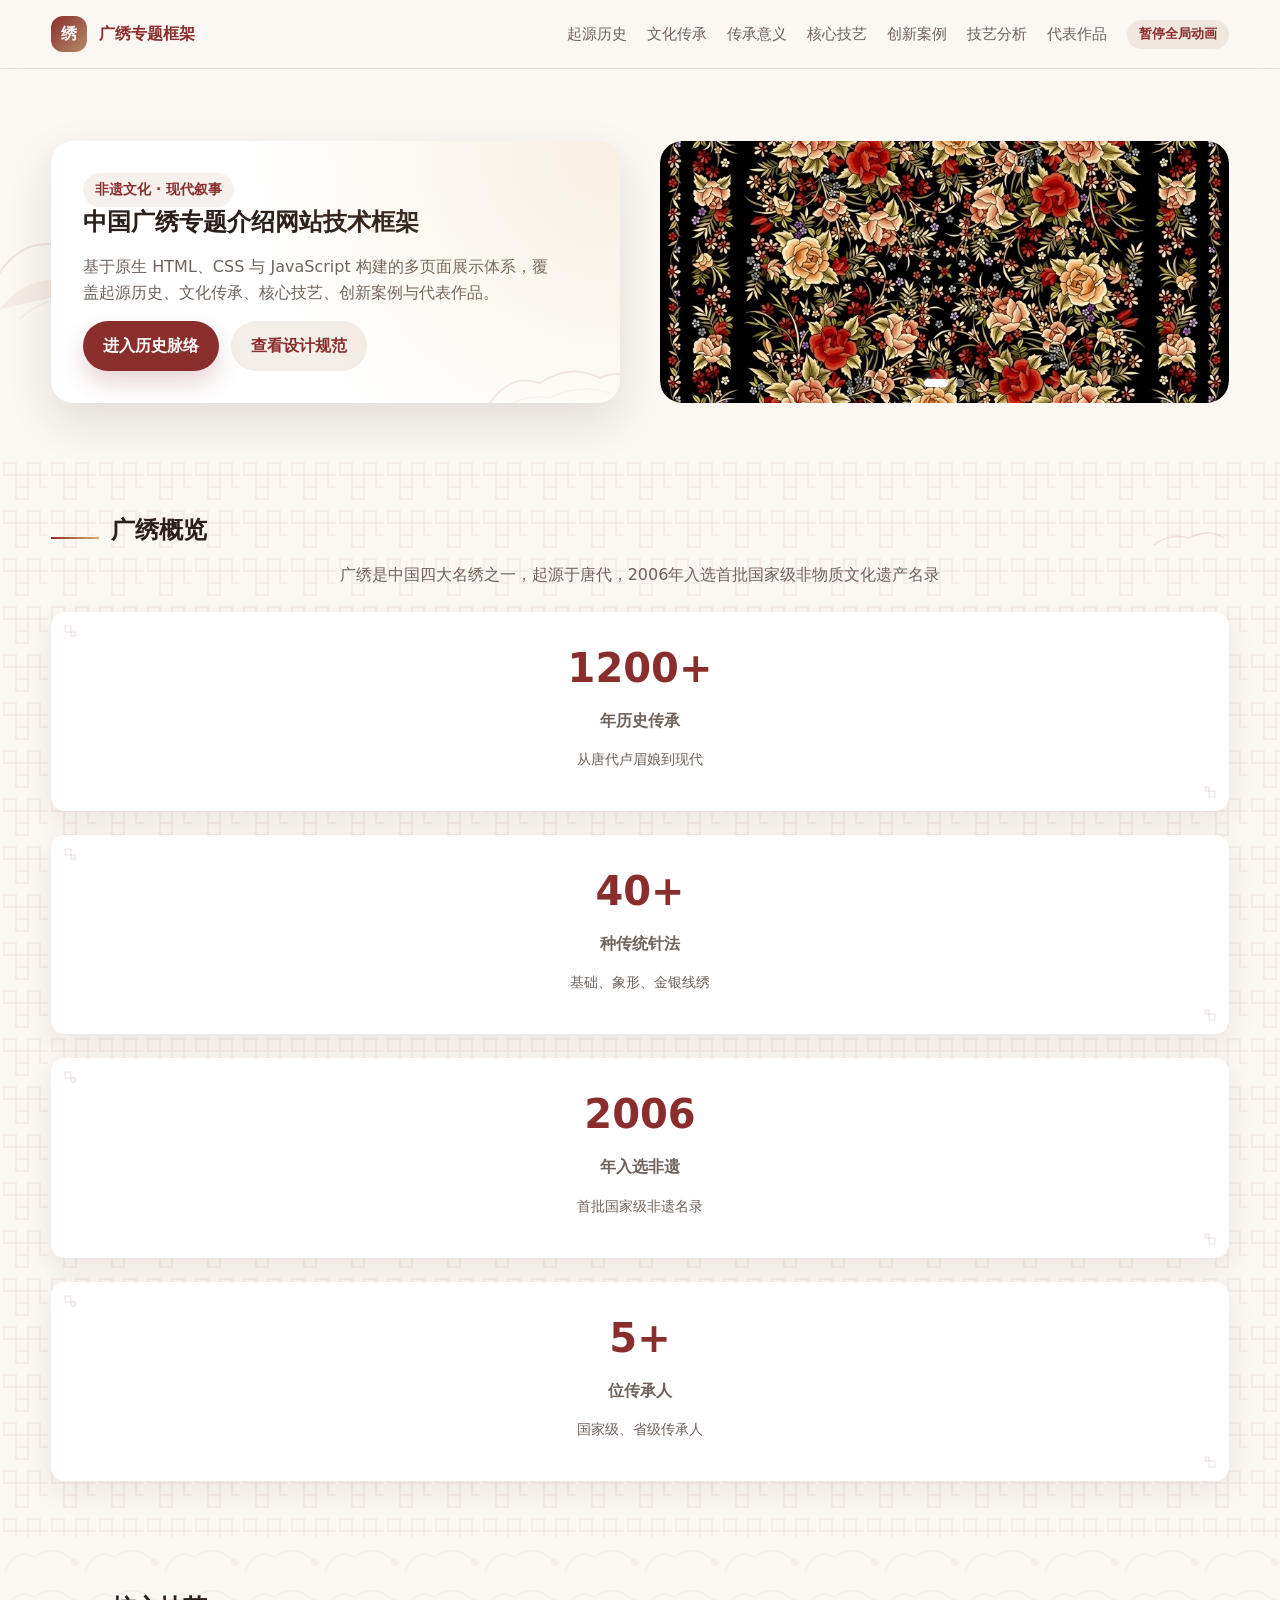
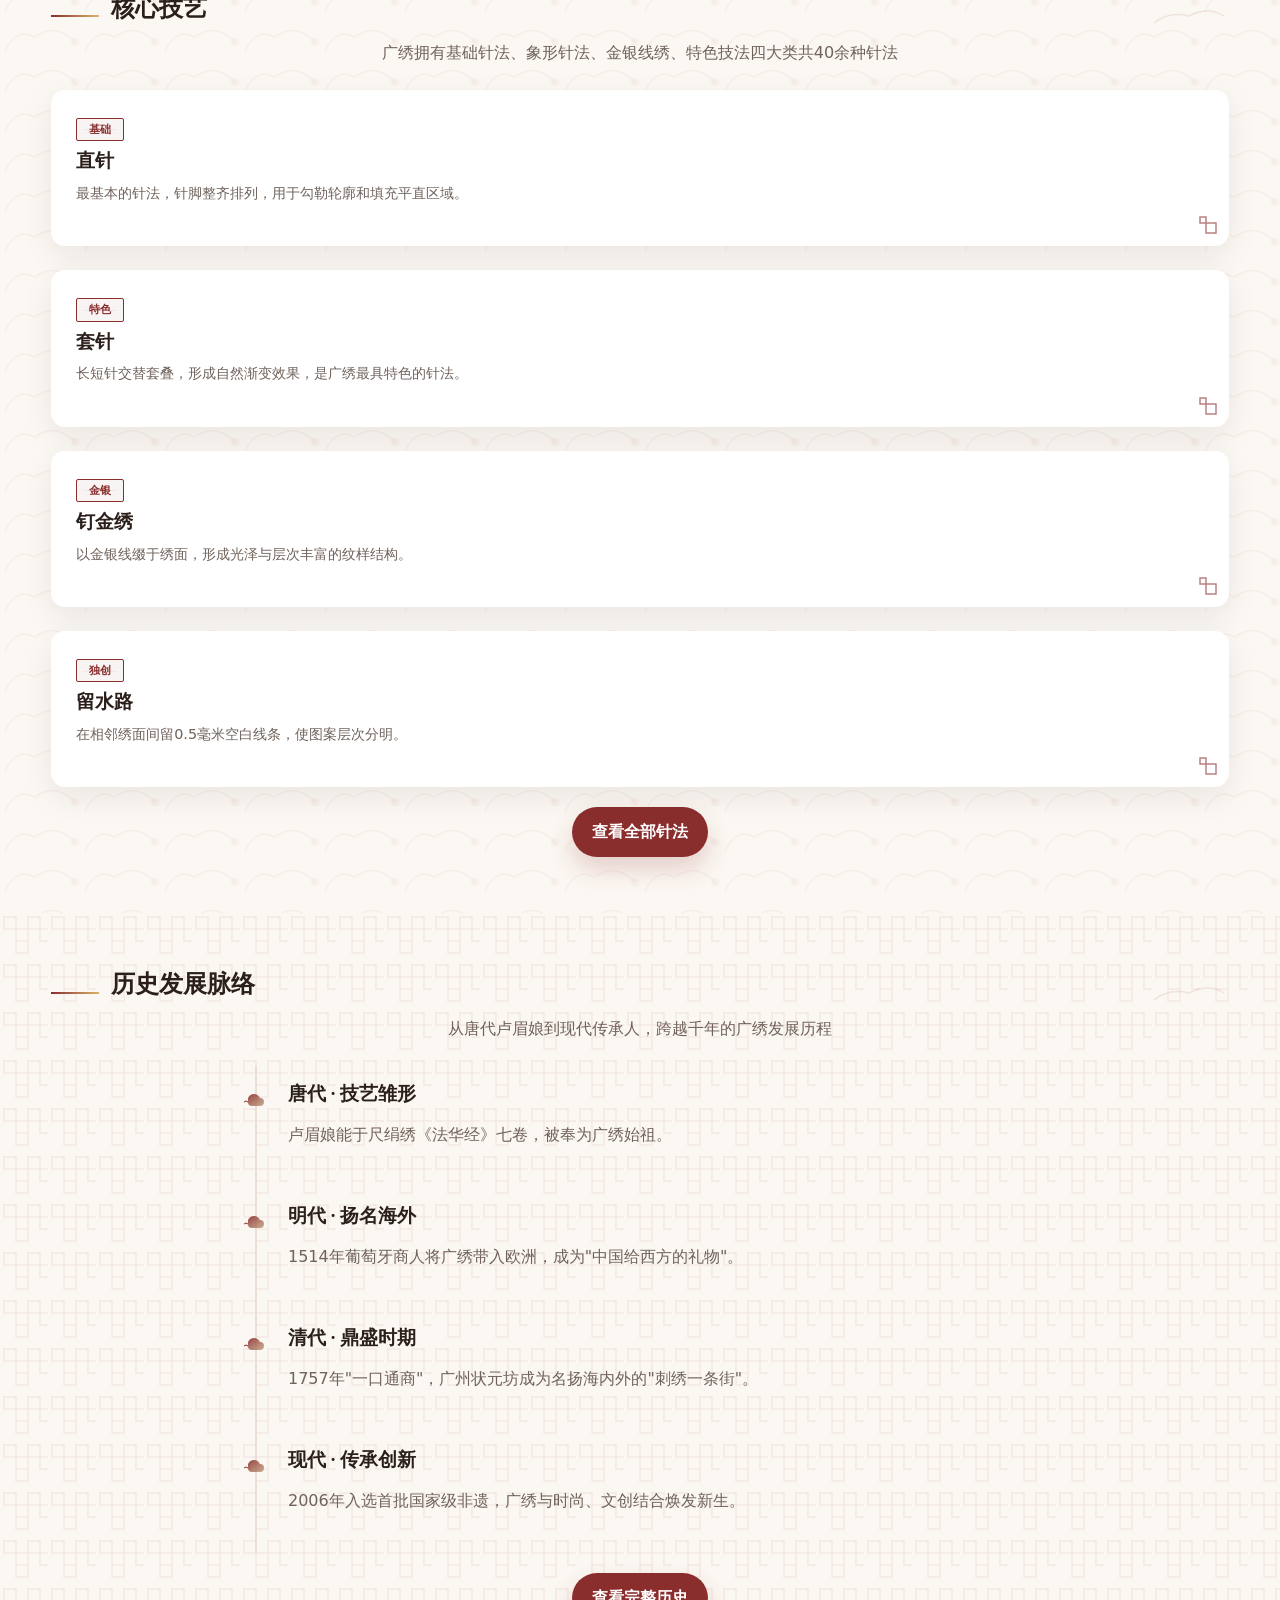
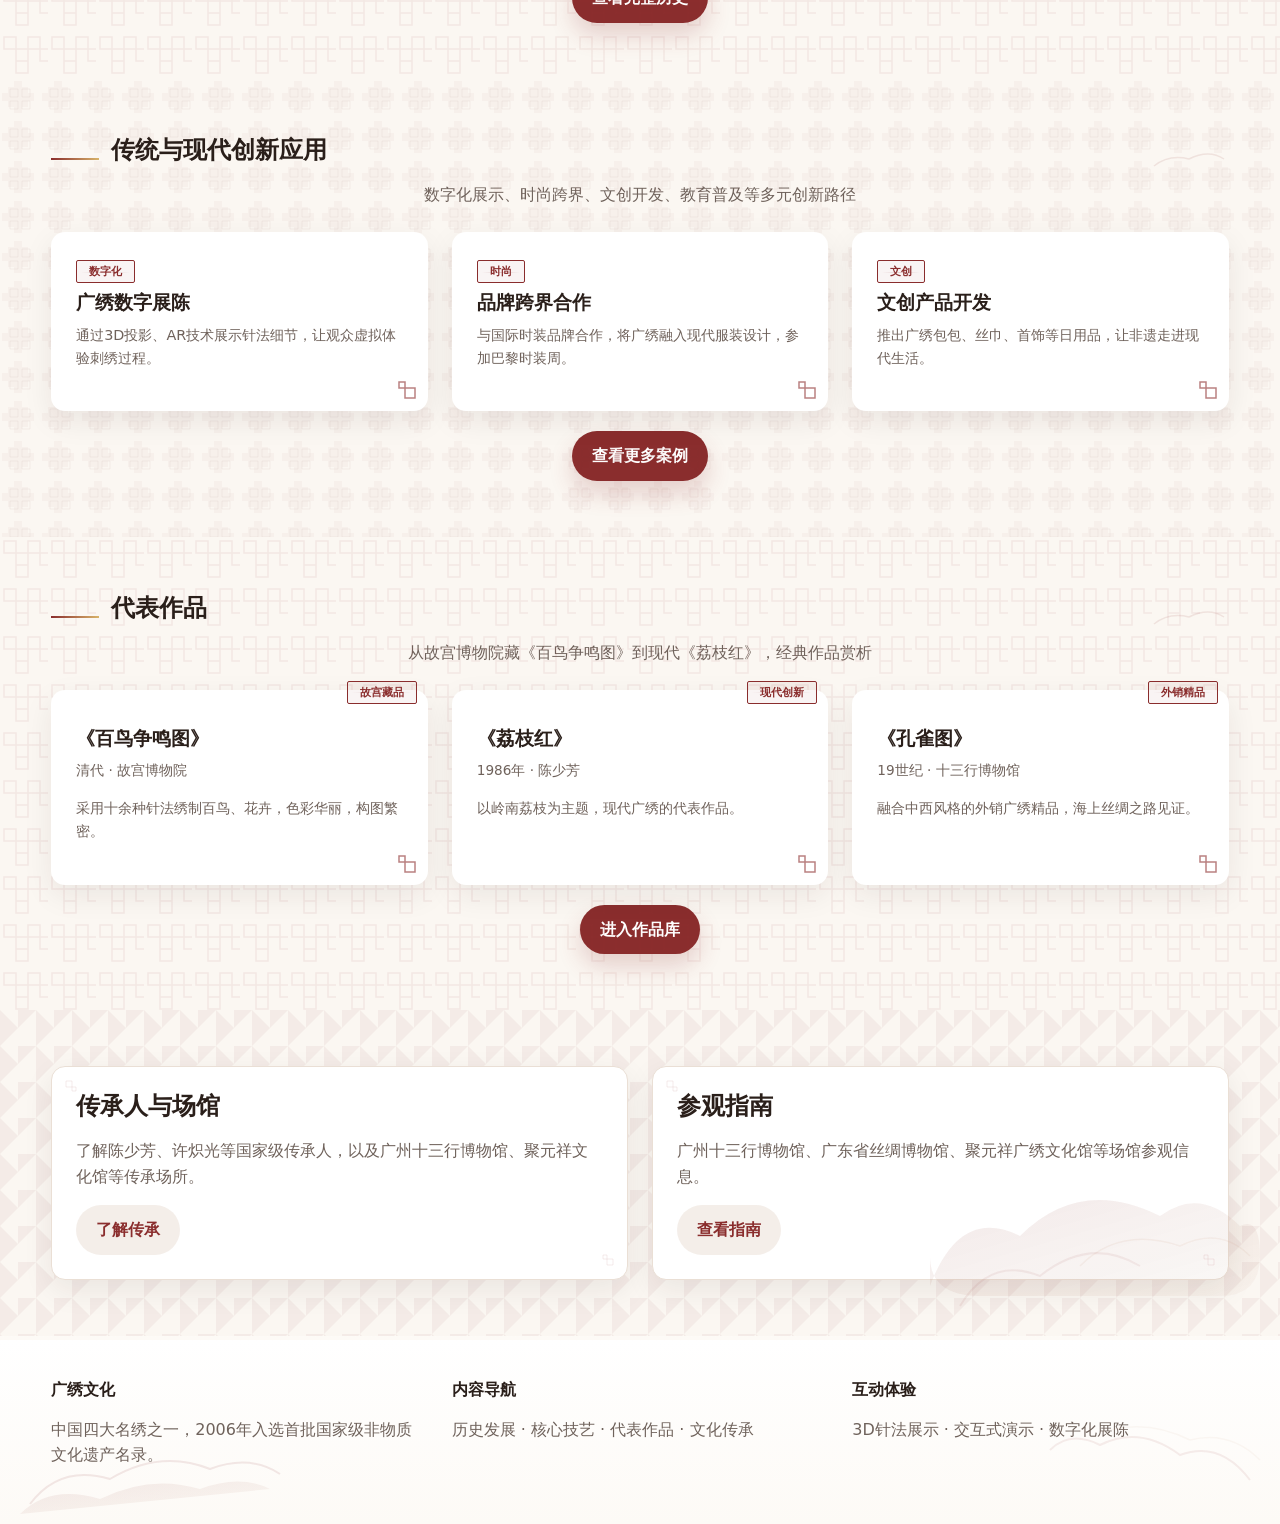
==== commit 7d7cf014: "56f12701-9f03-4f61-8ed7-2bedaf9f99c8" ====
--- a/frontend/index.html
+++ b/frontend/index.html
@@ -21,6 +21,7 @@
       <nav class="nav-links" data-nav-menu>
         <a href="pages/history.html" data-transition>起源历史</a>
         <a href="pages/culture.html" data-transition>文化传承</a>
+        <a href="pages/heritage.html" data-transition>传承意义</a>
         <a href="pages/techniques.html" data-transition>核心技艺</a>
         <a href="pages/cases.html" data-transition>创新案例</a>
         <a href="pages/analysis.html" data-transition>技艺分析</a>
